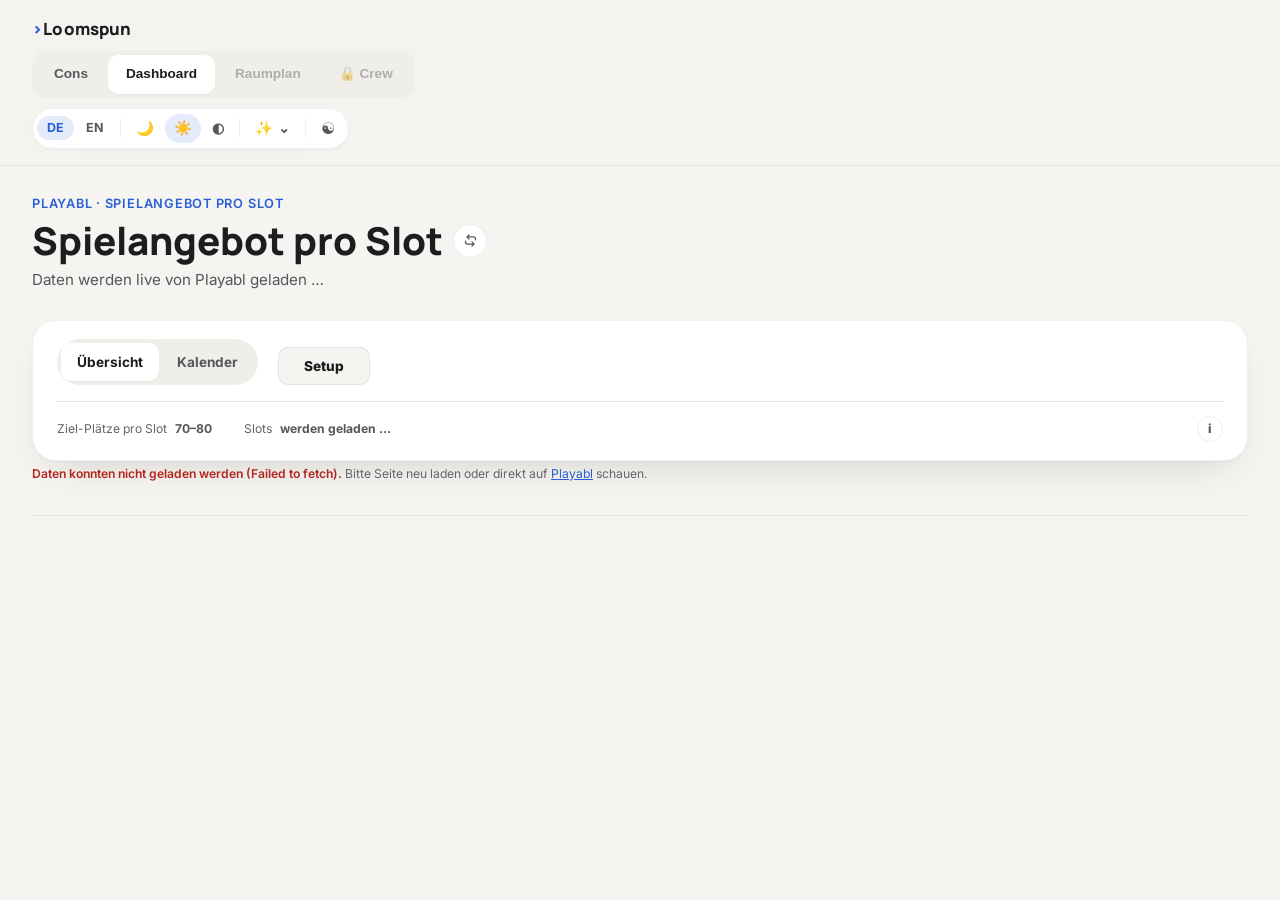
==== dashboard/index.html @ 2cc730e3 "Initialize Loomspun unified app" ====
<!DOCTYPE html>
<html lang="de">
<head>
<meta charset="utf-8">
<meta name="viewport" content="width=device-width, initial-scale=1">
<link rel="icon" href="../favicon.svg?v=20260728-4" type="image/svg+xml">
<title>Loomspun · Dashboard</title>
<script src="theme-bootstrap.js?v=20260818-1"></script>
<link rel="preconnect" href="https://fonts.googleapis.com">
<link href="https://fonts.googleapis.com/css2?family=Syne:wght@500;600;700&family=Instrument+Sans:wght@400;500;600;700&family=Manrope:wght@500;700;800&family=Inter:wght@400;500;600;700&family=Jost:wght@400;500;600;700&family=Paytone+One&family=Open+Sans:wght@400;600;700&family=Share+Tech+Mono&family=Orbitron:wght@700;900&family=Shippori+Mincho:wght@500;700&family=Space+Grotesk:wght@600;700&family=Nunito:wght@400;600;700&family=Bangers&family=Poppins:wght@400;600;700&family=Wire+One&display=swap" rel="stylesheet">
<link rel="stylesheet" href="dashboard.css?v=20260818-1">
<link rel="stylesheet" href="../loomspun-shell.css?v=20260818-1">
</head>
<body class="dashboard-page">
<a class="skip-link" href="#main">Zum Inhalt springen</a>
<div class="wrap">
  <header class="app-header" aria-label="Kopfzeile">
    <div class="header-inner">
      <a class="brand" href="../index.html"><span class="brand-eyebrow" aria-hidden="true">&gt; </span>Loomspun<span class="brand-cursor" aria-hidden="true">_</span></a>
      <nav class="page-tabs slot-tabs" id="pageTabs" aria-label="Seite wählen">
        <a href="../index.html" aria-pressed="false">Cons</a>
        <a href="#" aria-pressed="true">Dashboard</a>
        <span aria-disabled="true">Raumplan</span>
        <span aria-disabled="true">🔒 Crew</span>
      </nav>
      <div class="header-right">
        <div id="contrastAidSwitch" class="contrast-aid-slot" hidden></div>
        <div class="controls-group">
          <div class="language-switch" role="group" aria-label="Sprache wählen">
            <button type="button" data-language="de" aria-pressed="true" aria-label="Deutsch">DE</button>
            <button type="button" data-language="en" aria-pressed="false" aria-label="English">EN</button>
          </div>
          <span class="controls-divider" aria-hidden="true"></span>
          <span class="sr-only">Farbschema wählen</span>
          <div id="themeSwitch"></div>
        </div>
      </div>
    </div>
  </header>
  <header class="dashboard-head" aria-label="Dashboard-Kopfzeile">
    <section class="dashboard-hero" aria-labelledby="pageTitle">
      <div class="dashboard-eyebrow">Playabl · Spielangebot pro Slot<span class="brand-cursor" aria-hidden="true">_</span></div>
      <div class="dashboard-title-row">
        <h1 id="pageTitle">Spielangebot pro Slot</h1>
        <button type="button" class="event-switch-button" id="eventSwitchOpen" title="Veranstaltung wechseln" aria-label="Veranstaltung wechseln"><svg viewBox="0 0 24 24" aria-hidden="true"><path d="m7 7 3-3m-3 3 3 3M7 7h9a3 3 0 0 1 3 3v1M17 17l-3 3m3-3-3-3m3 3H8a3 3 0 0 1-3-3v-1"/></svg></button>
      </div>
      <p class="sub" id="pageSub">Daten werden live von Playabl geladen …</p>
      <p id="rsvpBanner" class="banner" role="status" hidden></p>
    </section>
  </header>

  <main id="main">
    <nav class="controls" aria-label="Ansicht, Event und Ziel wählen">
      <div class="controls-primary">
        <div class="tabs" role="group" aria-label="Ansicht">
          <button id="tabOverview" type="button" aria-pressed="true">Übersicht</button>
          <button id="tabCalendar" type="button" aria-pressed="false">Kalender</button>
        </div>
        <button id="slotConfigOpen" class="setup-button dashboard-action-button" type="button">Setup</button>
      </div>
      <div class="controls-settings" aria-label="Aktive Einstellungen">
        <div class="setting-summary">
          <span class="setting-summary-label">Ziel-Plätze pro Slot</span>
          <span class="setting-summary-value" id="targetSummary">70–80</span>
          <span class="setting-source" id="targetSourceSummary"></span>
        </div>
        <div class="setting-summary">
          <span class="setting-summary-label">Slots</span>
          <span class="setting-summary-value" id="slotsSummary">werden geladen …</span>
          <span class="setting-source" id="slotsSourceSummary"></span>
        </div>
        <button class="settings-info-button" id="settingsInfoOpen" type="button" aria-label="Informationen zu Zielplätzen, Slots und Teilnehmendenplanung">i</button>
      </div>
    </nav>
    <p id="status" role="status" aria-live="polite">Lade Daten von Playabl …</p>
    <div id="app"></div>
    <section id="calView" hidden aria-label="Kalender-Ansicht"></section>
  </main>
  <div class="foot" id="credits" style="display:flex;flex-wrap:wrap;gap:8px 16px;margin-top:32px;padding-top:12px;border-top:1px solid var(--grid)"></div>
</div>
<div id="tooltip" aria-hidden="true"></div>
<img class="solarpunk-airship" src="https://commons.wikimedia.org/wiki/Special:FilePath/Airship-Zeppelin-LZ-127.svg" alt="" aria-hidden="true">
<dialog id="eventSwitchDlg" aria-labelledby="eventSwitchTitle">
  <div class="slot-config-form">
    <div class="slot-config-header">
      <div><h2 id="eventSwitchTitle">Veranstaltung wechseln</h2><p>Wähle eine öffentliche Veranstaltung aus Playabl.</p></div>
      <button class="slot-config-close" id="eventSwitchClose" type="button" aria-label="Dialog schließen">×</button>
    </div>
    <div class="slot-config-body event-switch-fields">
      <label class="field" for="communitySelect"><span>Community</span><select id="communitySelect"><option value="">– lädt –</option></select></label>
      <label class="field" for="eventSelect"><span>Veranstaltung</span><select id="eventSelect"><option value="">– lädt –</option></select></label>
    </div>
  </div>
</dialog>
<dialog id="slotConfigDlg" aria-labelledby="slotConfigTitle" aria-describedby="slotConfigIntro">
  <form method="dialog" class="slot-config-form">
    <div class="slot-config-header">
      <div>
        <h2 id="slotConfigTitle">Dashboard-Setup</h2>
        <p id="slotConfigIntro">Passe Zielkorridor, Sonderformat-Zählung und Zeitfenster für dieses Event an. Die Einstellungen bleiben lokal in diesem Browser.</p>
      </div>
      <button id="slotConfigClose" class="slot-config-close" value="cancel" formnovalidate aria-label="Dialog schließen">×</button>
    </div>
    <div class="slot-config-body">
      <section class="setup-target" aria-labelledby="setupTargetTitle">
        <h3 id="setupTargetTitle">Ziel-Plätze pro Slot</h3>
        <p id="targetEstimateNote">Der Zielkorridor wird in den Kennzahlen und Auswertungen verwendet.</p>
        <div class="setup-target-fields">
          <label for="zielMin"><span id="targetMinLabel">Von</span><input id="zielMin" type="number" min="1" max="999" aria-label="Ziel von"></label>
          <span class="setup-target-separator" aria-hidden="true">–</span>
          <label for="zielMax"><span id="targetMaxLabel">Bis</span><input id="zielMax" type="number" min="1" max="999" aria-label="Ziel bis"></label>
        </div>
        <button type="button" id="targetConfigReset" class="target-reset">Ziel neu ermitteln</button>
        <label class="setup-special-toggle" for="includeSpecialFormats">
          <input id="includeSpecialFormats" type="checkbox">
          <span><strong id="includeSpecialFormatsLabel">Sonderformate mitzählen</strong><small id="includeSpecialFormatsHint">Bezieht sie lokal in Platz-, Frei- und Bedarfszahlen ein.</small></span>
        </label>
      </section>
      <section class="setup-personal" aria-labelledby="setupPersonalTitle">
        <h3 id="setupPersonalTitle">Mein Kalender</h3>
        <p id="setupPersonalStatus">Noch keine Zuordnung gespeichert. Du kannst sie im Kalender über „Meine Spiele“ festlegen.</p>
        <div class="setup-personal-actions">
          <button type="button" id="personalCalendarSetupChange" class="target-reset">Zuordnung festlegen</button>
          <button type="button" id="personalCalendarReset" class="target-reset" hidden>Zuordnung zurücksetzen</button>
        </div>
      </section>
      <h3 id="setupSlotsTitle" class="setup-slots-title">Slot-Zeiten</h3>
      <div id="slotConfigRows"></div>
    </div>
    <div class="slot-config-actions">
      <button type="button" id="slotConfigAdd">+ Slot hinzufügen</button>
      <span class="action-spacer"></span>
      <button type="button" id="slotConfigReset" class="secondary-action">Slots neu ermitteln</button>
      <button id="slotConfigCancel" value="cancel" formnovalidate class="secondary-action">Abbrechen</button>
      <button type="button" id="slotConfigSave" class="primary-action">Setup speichern</button>
    </div>
  </form>
</dialog>
<dialog id="personalCalendarDlg" class="personal-calendar-dialog" aria-labelledby="personalCalendarTitle" aria-describedby="personalCalendarIntro">
  <form class="slot-config-form" id="personalCalendarForm">
    <div class="slot-config-header">
      <div>
        <h2 id="personalCalendarTitle">Mein Kalender</h2>
        <p id="personalCalendarIntro">Hinterlege deinen Playabl-Namen oder deine E-Mail-Adresse, um eigene Angebote, bestätigte Anmeldungen und Wartelistenplätze zu sehen.</p>
      </div>
      <button class="slot-config-close" id="personalCalendarClose" type="button" aria-label="Dialog schließen">×</button>
    </div>
    <div class="slot-config-body personal-calendar-body">
      <label class="personal-calendar-field" for="personalCalendarIdentity">
        <span id="personalCalendarIdentityLabel">Playabl-Name oder E-Mail-Adresse</span>
        <input id="personalCalendarIdentity" name="identity" type="text" autocomplete="username" autocapitalize="none" spellcheck="false" required>
      </label>
      <p class="personal-calendar-message" id="personalCalendarMessage" role="status" aria-live="polite"></p>
      <p class="personal-calendar-privacy" id="personalCalendarPrivacy">Die E-Mail-Adresse wird nicht gespeichert. Lokal bleiben nur Profil-ID und Playabl-Name; auf Playabl wird nichts verändert.</p>
    </div>
    <div class="slot-config-actions">
      <span class="action-spacer"></span>
      <button type="button" id="personalCalendarCancel" class="secondary-action">Abbrechen</button>
      <button type="submit" id="personalCalendarSave" class="primary-action">Meine Spiele anzeigen</button>
    </div>
  </form>
</dialog>
<dialog id="settingsInfoDlg" aria-labelledby="settingsInfoTitle">
  <div class="slot-config-form">
    <div class="slot-config-header">
      <div>
        <h2 id="settingsInfoTitle">Wie funktionieren Zielplätze, Slots und Teilnehmendenplanung?</h2>
        <p id="settingsInfoIntro">Hintergrund zur Auswertung, automatischen Erkennung, Teilnehmendenplanung und lokalen Konfiguration.</p>
      </div>
      <button class="slot-config-close" id="settingsInfoClose" type="button" aria-label="Informationen schließen">×</button>
    </div>
    <div class="settings-info-content">
      <section>
        <h3 id="settingsInfoTargetTitle">Ziel-Plätze pro Slot</h3>
        <p id="settingsInfoTargetText">Der Zielkorridor beschreibt, wie viele Personen in jedem Zeitfenster durch angebotene Runden untergebracht werden sollen. Das Dashboard vergleicht die aktuell angebotenen Spielplätze mit diesem Korridor und zeigt, in welchen Slots weitere Runden gebraucht werden.</p>
        <p class="settings-info-note" id="settingsInfoCountText"><strong>Gezählt werden Spielplätze plus anbietende Person</strong> pro Session. Sonderformate sind standardmäßig ausgenommen und können im Setup lokal wieder einbezogen werden.</p>
      </section>
      <section>
        <h3 id="settingsInfoSourcesTitle">Woher kommen die Slots?</h3>
        <ol>
          <li id="settingsInfoSourceManual"><strong>Manuelle Einstellung:</strong> Eine im Setup gespeicherte Konfiguration hat immer Vorrang.</li>
          <li id="settingsInfoSourcePlan"><strong>Loomspun-Raumplan:</strong> Ist das Event mit einer Raumplanung verbunden, werden deren Zeitfenster übernommen.</li>
          <li id="settingsInfoSourceAuto"><strong>Automatische Erkennung:</strong> Ohne diese Quellen untersucht das Dashboard beim ersten Laden die Startzeiten aller Sessions.</li>
          <li id="settingsInfoSourceFallback"><strong>Fallback:</strong> Reichen die Daten für eine verlässliche Schätzung nicht aus, gilt Vormittag 0–14 Uhr und Nachmittag 14–24 Uhr.</li>
        </ol>
      </section>
      <section>
        <h3 id="settingsInfoDetectionTitle">Wie funktioniert die automatische Erkennung?</h3>
        <p id="settingsInfoDetectionText">Nahe beieinanderliegende Startzeiten werden zu Gruppen zusammengefasst. Eine größere zeitliche Lücke deutet auf einen neuen Slot hin. Aus der Lage dieser Gruppen entstehen Bezeichnungen wie Vormittag, Nachmittag oder Abend sowie passende Grenzen zwischen den Zeitfenstern.</p>
        <p id="settingsInfoDetectionStable">Die Schätzung wird nur einmal angelegt. Danach bleibt sie stabil, auch wenn später neue Sessions dazukommen. Im Setup kann sie jederzeit geprüft und korrigiert werden.</p>
      </section>
      <section>
        <h3 id="settingsInfoParticipationTitle">Wie wird die Teilnehmendenplanung berechnet?</h3>
        <p id="settingsInfoParticipationText">Sobald die Anmeldung geöffnet ist, wertet das Dashboard alle Personen mit Event-Freischaltung aus. Als sicher eingeplant gilt, wer innerhalb der Spielplatz-Kapazität einer RSVP-Liste liegt oder selbst eine Session anbietet. Eine Warteliste zählt nicht als sicher. „Vollständig verplant“ bedeutet, in jedem erkannten Programmslot bestätigt oder selbst anbietend zu sein; Sonderformate zählen dabei als persönliche Termine.</p>
        <p class="settings-info-note" id="settingsInfoParticipationPrivacy">Öffentlich erscheinen ausschließlich zusammengefasste Zahlen, niemals Namen oder Kontaktdaten. Da Playabl keine individuellen Anwesenheitstage liefert, nimmt die Vollplanungsquote an, dass alle Event-Freigeschalteten grundsätzlich in allen Slots teilnehmen könnten.</p>
      </section>
      <section>
        <h3 id="settingsInfoStorageTitle">Speicherung und erneute Ermittlung</h3>
        <p id="settingsInfoStorageText">Manuell eingestellte oder automatisch erkannte Slots werden nur lokal in diesem Browser gespeichert. Sie verändern weder Playabl noch die Con-Raumplanung. <strong>„Slots neu ermitteln“</strong> entfernt die lokale Slot-Konfiguration und führt die Quellenlogik erneut aus: Raumplanung, automatische Erkennung und zuletzt der Standard-Fallback. Der Zielkorridor bleibt dabei unverändert.</p>
      </section>
    </div>
  </div>
</dialog>
<dialog id="wordContextDlg" aria-labelledby="wordContextTitle">
  <div class="slot-config-form">
    <div class="slot-config-header">
      <div>
        <h2 id="wordContextTitle">Kontext</h2>
        <p id="wordContextIntro">Zufällige Ausschnitte aus Rundenbeschreibungen.</p>
      </div>
      <button class="slot-config-close" id="wordContextClose" type="button" aria-label="Kontext schließen">×</button>
    </div>
    <div class="word-context-content">
      <p class="word-context-meta" id="wordContextMeta"></p>
      <div class="word-context-list" id="wordContextList"></div>
    </div>
    <div class="word-context-actions">
      <button type="button" id="wordContextRefresh">Andere Ausschnitte</button>
    </div>
  </div>
</dialog>
<dialog id="sectionInfoDlg" aria-labelledby="sectionInfoTitle" aria-describedby="sectionInfoIntro">
  <div class="slot-config-form">
    <div class="slot-config-header">
      <div>
        <h2 id="sectionInfoTitle">Information</h2>
        <p id="sectionInfoIntro"></p>
      </div>
      <button class="slot-config-close" id="sectionInfoClose" type="button" aria-label="Information schließen">×</button>
    </div>
    <div class="settings-info-content" id="sectionInfoContent"></div>
  </div>
</dialog>
<script src="../punk-zine-quotes.js"></script>

<script src="theme.js?v=20260728-3"></script>
<script src="i18n.js?v=20260818-2"></script>
<script src="config.js?v=20260818-1"></script>
<script src="api.js?v=20260731-2"></script>
<script src="calendar-export.js?v=20260816-1"></script>
<script src="dashboard.js?v=20260818-1"></script>
<script src="guided-tour.js?v=20260816-1"></script>
</body>
</html>
---- dashboard/dashboard.css ----
:root { --r-xl: 24px;
    --text-readable-muted: var(--text-secondary);
    --accent-text: var(--accent);
    --good-text: var(--good);
    --warn-text: var(--warn);
  }:root, :root[data-theme="dark"] {
    --text-readable-muted: #a9b0bb;
    --band-edge:      #52514e;
    --series-soft:    #2c4a7a;
  }:root[data-theme="light"] {
    --text-readable-muted: #62656b;
    --band-edge:      #cfccc3;
    --series-soft:    #a9c2ef;
  }:root[data-theme="contrast"] {
    --text-readable-muted: #262626;
    --band-edge:      #000000;
    --series-soft:    #ccccff;
  }

/* Dark Cosmic: a quiet, deep sky with distinct layers instead of one repeated card treatment. */
:root[data-theme="cosmic"] body {
  position:relative;
  isolation:isolate;
  background:
    radial-gradient(ellipse at 76% -12%,color-mix(in srgb,var(--cosmic-nebula-blue) 23%,transparent),transparent 39%),
    radial-gradient(ellipse at 6% 38%,color-mix(in srgb,var(--cosmic-nebula-teal) 18%,transparent),transparent 34%),
    radial-gradient(ellipse at 96% 63%,color-mix(in srgb,var(--cosmic-nebula-rose) 12%,transparent),transparent 32%),
    radial-gradient(ellipse at 28% 108%,color-mix(in srgb,var(--cosmic-nebula-ember) 7%,transparent),transparent 35%),
    linear-gradient(165deg,#010207 0%,#030510 46%,#010207 100%);
  background-repeat:no-repeat;
  animation:cosmic-nebula-orbits 34s ease-in-out infinite alternate;
}
:root[data-theme="cosmic"] body::before,
:root[data-theme="cosmic"] body::after {
  content:"";
  position:fixed;
  z-index:-1;
  pointer-events:none;
}
:root[data-theme="cosmic"] body::before {
  inset:-42%;
  background:
    radial-gradient(ellipse at 34% 54%,color-mix(in srgb,var(--cosmic-nebula-rose) 15%,transparent) 0 5%,transparent 31%),
    radial-gradient(ellipse at 63% 43%,color-mix(in srgb,var(--cosmic-nebula-blue) 19%,transparent) 0 6%,transparent 34%),
    radial-gradient(ellipse at 73% 61%,color-mix(in srgb,var(--cosmic-nebula-teal) 13%,transparent) 0 4%,transparent 28%),
    radial-gradient(ellipse at 48% 57%,rgba(205,216,255,.11) 0 3%,rgba(87,75,164,.1) 17%,transparent 39%),
    linear-gradient(102deg,transparent 34%,rgba(64,85,147,.04) 41%,rgba(177,191,235,.13) 48%,rgba(138,63,120,.09) 54%,rgba(33,109,118,.06) 59%,transparent 66%);
  filter:blur(42px) saturate(1.18);
  transform:rotate(-17deg) scale(1.06);
  will-change:transform,opacity;
  animation:
    cosmic-milky-way 34s linear infinite alternate,
    cosmic-nebula-breathe 9s ease-in-out infinite alternate;
}
:root[data-theme="cosmic"] body::after {
  inset:-14%;
  opacity:.66;
  background:center/100% 100% no-repeat url("data:image/svg+xml,%3Csvg xmlns='http://www.w3.org/2000/svg' viewBox='0 0 1400 900'%3E%3Cg fill='%23f0f2ff'%3E%3Ccircle cx='37' cy='83' r='1.2'/%3E%3Ccircle cx='181' cy='31' r='.8'/%3E%3Ccircle cx='298' cy='147' r='1.5'/%3E%3Ccircle cx='463' cy='68' r='.7'/%3E%3Ccircle cx='617' cy='192' r='1'/%3E%3Ccircle cx='811' cy='43' r='1.3'/%3E%3Ccircle cx='967' cy='161' r='.65'/%3E%3Ccircle cx='1179' cy='91' r='1.1'/%3E%3Ccircle cx='1361' cy='218' r='.8'/%3E%3Ccircle cx='112' cy='329' r='.7'/%3E%3Ccircle cx='349' cy='287' r='1.25'/%3E%3Ccircle cx='538' cy='401' r='.8'/%3E%3Ccircle cx='731' cy='311' r='1.6'/%3E%3Ccircle cx='904' cy='438' r='.7'/%3E%3Ccircle cx='1083' cy='296' r='1.15'/%3E%3Ccircle cx='1297' cy='397' r='.75'/%3E%3Ccircle cx='59' cy='573' r='1.35'/%3E%3Ccircle cx='247' cy='493' r='.7'/%3E%3Ccircle cx='421' cy='642' r='1'/%3E%3Ccircle cx='684' cy='526' r='.65'/%3E%3Ccircle cx='849' cy='681' r='1.4'/%3E%3Ccircle cx='1017' cy='557' r='.75'/%3E%3Ccircle cx='1244' cy='634' r='1.1'/%3E%3Ccircle cx='1379' cy='519' r='.65'/%3E%3Ccircle cx='151' cy='812' r='.8'/%3E%3Ccircle cx='376' cy='739' r='1.2'/%3E%3Ccircle cx='593' cy='857' r='.7'/%3E%3Ccircle cx='776' cy='763' r='1.1'/%3E%3Ccircle cx='996' cy='839' r='.8'/%3E%3Ccircle cx='1191' cy='748' r='1.35'/%3E%3Ccircle cx='1342' cy='866' r='.7'/%3E%3C/g%3E%3Cg fill='%2397b7ff' opacity='.72'%3E%3Ccircle cx='226' cy='219' r='1.1'/%3E%3Ccircle cx='572' cy='103' r='1.4'/%3E%3Ccircle cx='876' cy='247' r='.9'/%3E%3Ccircle cx='1221' cy='331' r='1.3'/%3E%3Ccircle cx='318' cy='568' r='1.2'/%3E%3Ccircle cx='756' cy='617' r='.9'/%3E%3Ccircle cx='1108' cy='714' r='1.45'/%3E%3C/g%3E%3Cg fill='%23d9b876' opacity='.58'%3E%3Ccircle cx='91' cy='191' r='.9'/%3E%3Ccircle cx='657' cy='367' r='1.1'/%3E%3Ccircle cx='1322' cy='111' r='.8'/%3E%3Ccircle cx='489' cy='798' r='1.25'/%3E%3C/g%3E%3C/svg%3E");
  will-change:transform,opacity;
  animation:
    cosmic-star-drift 72s ease-in-out infinite alternate,
    cosmic-star-pulse 7s ease-in-out infinite alternate;
}
@keyframes cosmic-milky-way {
  from { transform:translate3d(-4%,-2%,0) rotate(-19deg) scale(1.04); }
  to { transform:translate3d(5%,3%,0) rotate(-13deg) scale(1.12); }
}
@keyframes cosmic-star-drift {
  from { transform:translate3d(-2.4%,-1.2%,0) scale(1.015) rotate(-.18deg); }
  to { transform:translate3d(2.8%,1.7%,0) scale(1.045) rotate(.2deg); }
}
@keyframes cosmic-nebula-breathe {
  from { opacity:.62; }
  to { opacity:1; }
}
@keyframes cosmic-star-pulse {
  from { opacity:.48; filter:brightness(.86); }
  to { opacity:.78; filter:brightness(1.18); }
}
@keyframes cosmic-nebula-orbits {
  from {
    background-position:86% -12%, -12% 31%, 112% 72%, 18% 108%, center;
    background-size:74% 66%, 61% 72%, 69% 62%, 54% 49%, auto;
  }
  to {
    background-position:68% 3%, 7% 48%, 87% 51%, 37% 88%, center;
    background-size:82% 73%, 68% 65%, 76% 70%, 61% 57%, auto;
  }
}
:root[data-theme="cosmic"] body:has(#calView:not([hidden])) {
  background:
    radial-gradient(ellipse at 18% -8%,color-mix(in srgb,var(--cosmic-nebula-rose) 18%,transparent),transparent 36%),
    radial-gradient(ellipse at 92% 32%,color-mix(in srgb,var(--cosmic-nebula-teal) 18%,transparent),transparent 34%),
    radial-gradient(ellipse at 58% 110%,color-mix(in srgb,var(--cosmic-nebula-blue) 19%,transparent),transparent 40%),
    radial-gradient(ellipse at 12% 84%,color-mix(in srgb,var(--cosmic-nebula-ember) 7%,transparent),transparent 34%),
    linear-gradient(154deg,#010207 0%,#040411 48%,#010207 100%);
  background-repeat:no-repeat;
  animation-direction:alternate-reverse;
  animation-duration:39s;
}
:root[data-theme="cosmic"] body:has(#calView:not([hidden]))::before {
  background:
    radial-gradient(ellipse at 67% 44%,color-mix(in srgb,var(--cosmic-nebula-rose) 16%,transparent) 0 5%,transparent 31%),
    radial-gradient(ellipse at 38% 57%,color-mix(in srgb,var(--cosmic-nebula-blue) 19%,transparent) 0 6%,transparent 34%),
    radial-gradient(ellipse at 25% 42%,color-mix(in srgb,var(--cosmic-nebula-teal) 14%,transparent) 0 4%,transparent 28%),
    linear-gradient(78deg,transparent 34%,rgba(33,109,118,.06) 41%,rgba(177,191,235,.12) 49%,rgba(138,63,120,.1) 56%,transparent 66%);
  animation:
    cosmic-calendar-nebula 31s linear infinite alternate,
    cosmic-nebula-breathe 8s ease-in-out infinite alternate;
}
:root[data-theme="cosmic"] body:has(#calView:not([hidden]))::after {
  animation-direction:alternate-reverse,alternate;
  animation-duration:84s,8s;
}
@keyframes cosmic-calendar-nebula {
  from { transform:translate3d(-4%,3%,0) rotate(10deg) scale(1.04); }
  to { transform:translate3d(5%,-3%,0) rotate(18deg) scale(1.12); }
}
:root[data-theme="cosmic"] .dashboard-head {
  position:relative;
  isolation:isolate;
}
:root[data-theme="cosmic"] .dashboard-head::after {
  content:"";
  position:absolute;
  z-index:-1;
  top:-6px;
  right:clamp(18px,5vw,70px);
  width:clamp(150px,21vw,285px);
  height:100px;
  opacity:.54;
  background:center/contain no-repeat url("data:image/svg+xml,%3Csvg xmlns='http://www.w3.org/2000/svg' viewBox='0 0 300 110'%3E%3Cg fill='none' stroke='%2397b7ff' stroke-opacity='.34' stroke-width='1'%3E%3Cpath d='M18 72 76 29 134 66 202 22 276 58'/%3E%3Cpath d='M134 66 165 94' stroke-opacity='.18'/%3E%3C/g%3E%3Cg fill='%23eef2ff'%3E%3Ccircle cx='18' cy='72' r='2'/%3E%3Ccircle cx='76' cy='29' r='2.7' fill='%2397b7ff'/%3E%3Ccircle cx='134' cy='66' r='1.8'/%3E%3Ccircle cx='202' cy='22' r='2.4' fill='%23d9b876'/%3E%3Ccircle cx='276' cy='58' r='1.7'/%3E%3Ccircle cx='165' cy='94' r='1.2' fill='%2397b7ff'/%3E%3C/g%3E%3C/svg%3E");
  filter:drop-shadow(0 0 7px rgba(151,183,255,.34));
  transform:rotate(-7deg);
}
:root[data-theme="cosmic"] body:has(#calView:not([hidden])) .dashboard-head::after {
  top:-12px;
  right:clamp(22px,7vw,96px);
  height:118px;
  background-image:url("data:image/svg+xml,%3Csvg xmlns='http://www.w3.org/2000/svg' viewBox='0 0 300 120'%3E%3Cg fill='none' stroke='%2397b7ff' stroke-opacity='.34' stroke-width='1'%3E%3Cpath d='M32 26 118 58 204 43 272 91'/%3E%3Cpath d='M118 58 147 12M118 58 91 108'/%3E%3C/g%3E%3Cg fill='%23eef2ff'%3E%3Ccircle cx='32' cy='26' r='1.8'/%3E%3Ccircle cx='118' cy='58' r='3' fill='%2397b7ff'/%3E%3Ccircle cx='204' cy='43' r='1.6'/%3E%3Ccircle cx='272' cy='91' r='2.2' fill='%23d9b876'/%3E%3Ccircle cx='147' cy='12' r='1.4'/%3E%3Ccircle cx='91' cy='108' r='1.7' fill='%2397b7ff'/%3E%3C/g%3E%3C/svg%3E");
  transform:rotate(5deg);
}
:root[data-theme="cosmic"] .dashboard-hero h1,
:root[data-theme="cosmic"] .card h2,
:root[data-theme="cosmic"] .card h3,
:root[data-theme="cosmic"] .kpi .v,
:root[data-theme="cosmic"] .fact .v,
:root[data-theme="cosmic"] .cal-day > h2 {
  font-family:var(--font-display);
  font-weight:500;
}
:root[data-theme="cosmic"] .dashboard-hero h1 {
  max-width:13ch;
  font-size:clamp(3.05rem,6vw,5.8rem);
  line-height:.92;
  letter-spacing:-.045em;
  text-wrap:balance;
  text-shadow:0 10px 42px rgba(85,106,187,.24);
}
:root[data-theme="cosmic"] .dashboard-hero .sub {
  color:var(--text-secondary);
  letter-spacing:.018em;
}
:root[data-theme="cosmic"] .card,
:root[data-theme="cosmic"] .kpi,
:root[data-theme="cosmic"] .cal-card,
:root[data-theme="cosmic"] .calendar-filters {
  border-color:rgba(157,177,232,.15);
  background:linear-gradient(145deg,rgba(13,17,32,.94),rgba(5,7,15,.97));
  box-shadow:var(--shadow-card);
  backdrop-filter:blur(9px);
}
:root[data-theme="cosmic"] .controls,
:root[data-theme="cosmic"] .card,
:root[data-theme="cosmic"] .kpi,
:root[data-theme="cosmic"] .calendar-filters,
:root[data-theme="cosmic"] .calendar-empty {
  border-radius:16px;
}
:root[data-theme="cosmic"] .fact,
:root[data-theme="cosmic"] .cal-card,
:root[data-theme="cosmic"] .calendar-bento .cal-col {
  border-radius:10px;
}
:root[data-theme="cosmic"] .bento-hero {
  position:relative;
  isolation:isolate;
  overflow:hidden;
  border-color:rgba(151,183,255,.27);
  background:
    radial-gradient(ellipse at 82% 18%,color-mix(in srgb,var(--cosmic-nebula-blue) 30%,transparent),transparent 38%),
    radial-gradient(ellipse at 16% 88%,color-mix(in srgb,var(--cosmic-nebula-teal) 24%,transparent),transparent 42%),
    radial-gradient(ellipse at 64% 112%,color-mix(in srgb,var(--cosmic-nebula-rose) 15%,transparent),transparent 38%),
    linear-gradient(145deg,#0a1022 0%,#050711 62%,#020309 100%);
}
:root[data-theme="cosmic"] .bento-hero::after {
  content:"";
  position:absolute;
  z-index:-1;
  inset:0;
  background:
    linear-gradient(112deg,transparent 0 52%,rgba(151,183,255,.055) 52.3% 52.7%,transparent 53%),
    radial-gradient(circle at 76% 31%,rgba(238,242,255,.8) 0 1.5px,transparent 2.4px),
    radial-gradient(circle at 89% 63%,rgba(151,183,255,.72) 0 1px,transparent 2px);
}
:root[data-theme="cosmic"] .bento-kpis .kpi:nth-child(4n+1) {
  border-top-color:rgba(151,183,255,.45);
  background:linear-gradient(155deg,rgba(21,30,59,.96),rgba(5,7,15,.98) 72%);
}
:root[data-theme="cosmic"] .bento-kpis .kpi:nth-child(4n+2) {
  border-top-color:rgba(217,184,118,.42);
  background:
    radial-gradient(circle at 86% 12%,rgba(217,184,118,.12),transparent 32%),
    linear-gradient(155deg,rgba(12,14,25,.96),rgba(4,5,12,.98));
}
:root[data-theme="cosmic"] .bento-kpis .kpi:nth-child(4n+3) {
  border-top-color:rgba(100,207,202,.38);
  background:linear-gradient(135deg,rgba(12,30,38,.82),rgba(5,7,15,.98) 70%);
}
:root[data-theme="cosmic"] .bento-kpis .kpi:nth-child(4n) {
  background:#03040a;
}
:root[data-theme="cosmic"] .kpi .v,
:root[data-theme="cosmic"] .fact .v {
  color:var(--text-primary);
  font-size:clamp(2rem,3.4vw,3.65rem);
  line-height:.9;
}
:root[data-theme="cosmic"] .bento-grid > .card:nth-of-type(3n+1) {
  background:
    radial-gradient(ellipse at 100% 0,rgba(119,105,201,.13),transparent 45%),
    linear-gradient(145deg,rgba(12,15,29,.96),rgba(4,6,13,.98));
}
:root[data-theme="cosmic"] .bento-grid > .card:nth-of-type(3n+2) {
  background:
    radial-gradient(ellipse at 0 100%,rgba(38,103,122,.12),transparent 44%),
    linear-gradient(155deg,rgba(8,12,23,.97),rgba(3,4,10,.99));
}
:root[data-theme="cosmic"] .seg {
  filter:saturate(.78);
  box-shadow:inset 0 1px 0 rgba(255,255,255,.13);
}
:root[data-theme="cosmic"] #funCard {
  background:
    radial-gradient(ellipse at 21% -8%,color-mix(in srgb,var(--cosmic-nebula-rose) 15%,transparent),transparent 31%),
    radial-gradient(ellipse at 76% 2%,rgba(151,183,255,.14),transparent 35%),
    linear-gradient(180deg,rgba(9,13,27,.96),rgba(2,3,9,.99));
}
:root[data-theme="cosmic"] .fact {
  border-color:rgba(157,177,232,.12);
  background:rgba(3,5,12,.7);
}
:root[data-theme="cosmic"] .fact:nth-child(3n+2) {
  background:linear-gradient(155deg,rgba(21,18,40,.76),rgba(3,5,12,.82));
}
:root[data-theme="cosmic"] .fact:nth-child(3n) {
  background:linear-gradient(155deg,rgba(10,28,35,.66),rgba(3,5,12,.82));
}
:root[data-theme="cosmic"] #cloud {
  border:1px solid rgba(151,183,255,.13);
  background:
    radial-gradient(ellipse at 50% 55%,rgba(119,105,201,.12),transparent 58%),
    rgba(2,3,9,.78);
}
:root[data-theme="cosmic"] .cal-day:nth-child(3n+1) .cal-col {
  background:linear-gradient(180deg,rgba(16,22,43,.88),rgba(4,6,13,.94));
}
:root[data-theme="cosmic"] .cal-day:nth-child(3n+2) .cal-col {
  background:linear-gradient(180deg,rgba(21,17,38,.82),rgba(4,6,13,.94));
}
:root[data-theme="cosmic"] .cal-day:nth-child(3n) .cal-col {
  background:linear-gradient(180deg,rgba(8,25,31,.78),rgba(4,6,13,.94));
}
:root[data-theme="cosmic"] input,
:root[data-theme="cosmic"] select,
:root[data-theme="cosmic"] button,
:root[data-theme="cosmic"] .inline-select {
  border-color:rgba(157,177,232,.2);
}
@media (hover:hover) and (prefers-reduced-motion:no-preference) {
  :root[data-theme="cosmic"] .card,
  :root[data-theme="cosmic"] .kpi,
  :root[data-theme="cosmic"] .cal-card {
    transition:
      transform .32s ease,
      border-color .4s ease,
      box-shadow .5s ease-out;
  }
  :root[data-theme="cosmic"] .card:hover,
  :root[data-theme="cosmic"] .kpi:hover,
  :root[data-theme="cosmic"] .cal-card:hover {
    transform:translateY(-3px);
    border-color:rgba(151,183,255,.34);
    box-shadow:
      inset 0 0 0 1px rgba(205,216,255,.12),
      0 0 27px -8px rgba(82,105,189,.4),
      0 0 44px -20px rgba(138,63,120,.34),
      0 32px 72px -36px rgba(40,57,124,.6);
    transition-duration:.18s,.18s,.22s;
  }
}
:root[data-zen][data-theme="cosmic"] body::before,
:root[data-zen][data-theme="cosmic"] body::after {
  animation:none !important;
}
:root[data-zen][data-theme="cosmic"] .card:hover,
:root[data-zen][data-theme="cosmic"] .kpi:hover,
:root[data-zen][data-theme="cosmic"] .cal-card:hover {
  transform:none !important;
}
@media (max-width:720px) {
  :root[data-theme="cosmic"] body,
  :root[data-theme="cosmic"] body:has(#calView:not([hidden])) {
    animation:none;
  }
  :root[data-theme="cosmic"] body::before,
  :root[data-theme="cosmic"] body:has(#calView:not([hidden]))::before {
    inset:-18vmax;
    opacity:.82;
    filter:none;
    backface-visibility:hidden;
    animation:cosmic-mobile-nebula 52s ease-in-out infinite alternate;
  }
  :root[data-theme="cosmic"] body::after,
  :root[data-theme="cosmic"] body:has(#calView:not([hidden]))::after {
    inset:-8vmax;
    opacity:.62;
    filter:none;
    background-size:cover;
    backface-visibility:hidden;
    animation:cosmic-mobile-stars 96s linear infinite alternate;
  }
  :root[data-theme="cosmic"] .card,
  :root[data-theme="cosmic"] .kpi,
  :root[data-theme="cosmic"] .cal-card,
  :root[data-theme="cosmic"] .calendar-filters {
    -webkit-backdrop-filter:none;
    backdrop-filter:none;
  }
  :root[data-theme="cosmic"] .dashboard-head::after {
    top:0;
    right:5px;
    width:138px;
    opacity:.32;
  }
  :root[data-theme="cosmic"] .dashboard-hero h1 {
    max-width:11ch;
    font-size:clamp(2.8rem,15vw,4.7rem);
  }
}
@keyframes cosmic-mobile-nebula {
  from { transform:translate3d(-1.5%,-1%,0) rotate(-17deg) scale(1.03); }
  to { transform:translate3d(1.8%,1.2%,0) rotate(-14deg) scale(1.07); }
}
@keyframes cosmic-mobile-stars {
  from { transform:translate3d(-1%,-.5%,0) scale(1.01); }
  to { transform:translate3d(1.2%,.8%,0) scale(1.025); }
}
  :root[data-theme="contrast"] .seg { border: 1px solid var(--text-primary); }:root[data-theme="colorful"] {
    --text-readable-muted: #625a82;
    --band-edge:      #b8a8dc;
    --series-soft:    #d3c2f5;
    --good-text: #0b6b32;
    --warn-text: #b91c1c;
  }:root[data-theme="terminal"] {
    --text-readable-muted: #3fcf74;
    --band-edge:      #2a8a4e;
    --series-soft:    #1a5c34;
    --shadow-card: 0 0 0 1px rgba(80,255,140,.12), 0 0 18px -6px rgba(70,255,140,.35);
  }
  :root[data-theme="terminal"] body {
    background-image: repeating-linear-gradient(180deg,
      rgba(80,255,140,0.035) 0px, rgba(80,255,140,0.035) 1px, transparent 1px, transparent 3px);
  }
  :root[data-theme="terminal"] .card, :root[data-theme="terminal"] .cal-card {
    box-shadow: 0 0 0 3px var(--page), 0 0 0 4px var(--border), var(--shadow-card);
  }
  :root[data-theme="terminal"] ::selection { background: var(--accent); color: var(--accent-ink); }
  @media (prefers-reduced-motion: no-preference) {
    :root[data-theme="terminal"] body::after {
      content: ""; position: fixed; inset: 0; pointer-events: none; z-index: 9999;
      background: linear-gradient(180deg, transparent 0%, rgba(80,255,140,0.05) 50%, transparent 100%);
      background-size: 100% 220px;
      animation: rp-scan-sweep 9s linear infinite;
    }
    @keyframes rp-scan-sweep { from { background-position: 0 -220px; } to { background-position: 0 100vh; } }
  }:root[data-theme="cyberpunk"] {
    --text-readable-muted: #a78bd0;
    --band-edge:      #7a5ca3;
    --series-soft:    #472a63;
  }
  :root[data-theme="cyberpunk"] .card, :root[data-theme="cyberpunk"] .cal-card {
    box-shadow: 0 0 0 1px var(--border), var(--shadow-card);
  }
  :root[data-theme="cyberpunk"] ::selection { background: var(--accent); color: var(--accent-ink); }
  :root[data-theme="cyberpunk"] h1 { text-shadow: 0 0 12px color-mix(in srgb, var(--accent) 55%, transparent); }
  @media (prefers-reduced-motion: no-preference) {
    :root[data-theme="cyberpunk"] h1:hover { animation: rp-glitch .38s steps(2, end) 1; }
    @keyframes rp-glitch {
      0%, 100% { text-shadow: 0 0 12px color-mix(in srgb, var(--accent) 55%, transparent); transform: translate(0, 0); }
      20% { text-shadow: -2px 0 rgba(255,47,208,.85), 2px 0 rgba(0,240,255,.85), 0 0 12px color-mix(in srgb, var(--accent) 55%, transparent); transform: translate(-2px, 1px); }
      40% { text-shadow: 2px 0 rgba(255,47,208,.85), -2px 0 rgba(0,240,255,.85), 0 0 12px color-mix(in srgb, var(--accent) 55%, transparent); transform: translate(2px, -1px); }
      60% { text-shadow: -1px 0 rgba(255,47,208,.85), 1px 0 rgba(0,240,255,.85), 0 0 12px color-mix(in srgb, var(--accent) 55%, transparent); transform: translate(1px, 0); }
      80% { text-shadow: 1px 0 rgba(0,240,255,.85), -1px 0 rgba(255,47,208,.85), 0 0 12px color-mix(in srgb, var(--accent) 55%, transparent); transform: translate(-1px, 0); }
    }
  }:root[data-theme="ukiyo"] {
    --text-readable-muted: #6f6658;
    --band-edge:      #d8cbb0;
    --series-soft:    #e0c4c0;
    --warn-text: #75450d;
  }
  :root[data-theme="ukiyo"] .card, :root[data-theme="ukiyo"] .cal-card, :root[data-theme="ukiyo"] .kpi {
    border-width: 1px;
  }
  :root[data-theme="ukiyo"] ::selection { background: var(--accent-soft); color: var(--text-primary); }
  :root[data-theme="ukiyo"] body {
    background-image:
      linear-gradient(color-mix(in srgb, var(--page) 95%, transparent), color-mix(in srgb, var(--page) 95%, transparent)),
      var(--ukiyo-bg, none);
    background-size: cover; background-position: center; background-repeat: no-repeat; background-attachment: fixed;
  }
  * { box-sizing: border-box; margin: 0; padding: 0; }
  [hidden] { display: none !important; }
  body {
    background: var(--page);
    color: var(--text-primary);
    font-family: var(--font-body);
    line-height: 1.5;
    padding: var(--sp-6) var(--sp-4) var(--sp-7);
  }
  .wrap { max-width: 880px; margin: 0 auto; }
  h1 { font-family: var(--font-display); font-size: var(--fs-2xl); font-weight: 700; text-wrap: balance; }
  .sub { color: var(--text-secondary); font-size: var(--fs-sm); margin-top: var(--sp-1); }
  #status { font-size: var(--fs-xs); color: var(--text-readable-muted); margin: var(--sp-2) 0; }
  .sr-only { position: absolute; width: 1px; height: 1px; padding: 0; margin: -1px; overflow: hidden; clip: rect(0 0 0 0); white-space: nowrap; border: 0; }
  .skip-link { position: absolute; left: -9999px; top: 0; background: var(--surface-1); color: var(--text-primary); padding: var(--sp-2) var(--sp-4); border-radius: var(--r-sm); z-index: 20; border: var(--border-w) solid var(--border); }
  .skip-link:focus { left: 8px; top: 8px; }
  a { color: var(--accent-text); }
  a:focus-visible, button:focus-visible, select:focus-visible, input:focus-visible, summary:focus-visible {
    outline: 2px solid var(--accent); outline-offset: 2px; border-radius: 3px;
  }

  @media (prefers-reduced-motion: no-preference) {
    .card, .kpi, .fact, .cal-card, #tooltip, .banner {
      transition:transform .28s cubic-bezier(.34,1.56,.64,1),box-shadow .28s ease;
    }
    .card:hover, .kpi:hover, .fact:hover, .cal-card:hover { transform:translateY(-3px); }
    /* fill-mode würde nach der Animation den Hover-Transform überschreiben. */
    .card, .kpi, .fact, .cal-card { animation:rp-fadein .5s ease-out; }
  }
  @keyframes rp-fadein { from { opacity: 0; transform: translateY(5px); } to { opacity: 1; transform: translateY(0); } }
  @media (prefers-reduced-motion: reduce) {
    * { transition:none !important; animation:none !important; }
    .card:hover, .kpi:hover, .fact:hover, .cal-card:hover, #cloud button:hover { transform:none !important; }
  }

  .banner {
    margin: var(--sp-3) 0; padding: var(--sp-3) var(--sp-4); border-radius: var(--r-md);
    background: var(--band); border: var(--border-w) solid var(--border); font-size: var(--fs-sm);
    box-shadow: var(--shadow-card);
  }
  .banner.open { border-color: var(--good); }

  .controls {
    display: flex; flex-direction: column; gap: 14px;
    margin: var(--sp-4) 0 var(--sp-2); padding: 20px 24px;
    background: var(--surface-1); border: var(--border-w) solid var(--border); border-radius: var(--r-md);
    box-shadow: var(--shadow-card);
  }
  .controls-primary { display:grid; grid-template-columns:auto auto; justify-content:start; gap:18px; align-items:end; }
  .controls-settings { display:flex; flex-wrap:wrap; gap:10px 24px; align-items:center; padding-top:14px; border-top:var(--border-w) solid var(--grid); }
  .setting-summary { display:flex; align-items:center; gap:8px; min-width:0; font-size:var(--fs-xs); }
  .setting-summary-label { color:var(--text-readable-muted); }
  .setting-summary-value { color:var(--text-secondary); font-weight:700; }
  .setting-source { color:var(--text-readable-muted); font-weight:500; }
  .settings-info-button { margin-left:auto; width:26px; height:26px; padding:0 !important; border:var(--border-w) solid var(--border) !important; border-radius:50% !important; background:transparent !important; color:var(--text-secondary) !important; font:800 .78rem/1 var(--font-body) !important; }
  .controls .field { display: flex; flex-direction: column; gap: 3px; }
  .controls label { font-size: var(--fs-xs); color: var(--text-secondary); }
  .controls select, .controls input, .controls button, .dashboard-action-button {
    font: inherit; font-size: var(--fs-sm); color: var(--text-primary);
    background: var(--page); border: var(--border-w) solid var(--baseline); border-radius: var(--r-sm);
    padding: var(--sp-2) var(--sp-3); max-width: 300px;
  }
  .controls button, .dashboard-action-button { cursor: pointer; }
  .setup-button { min-width:92px; font-weight:800 !important; white-space:nowrap; }

  .tabs, .theme-switch { display: flex; gap: 2px; background: var(--band); padding: 3px; border-radius: var(--r-md); }
  .tabs { margin-left: 0; }
  .tabs button, .theme-switch button {
    background: transparent; border: none; border-radius: calc(var(--r-md) - 3px);
    padding: var(--sp-2) var(--sp-3); font-size: var(--fs-xs); font-weight: 700; color: var(--text-secondary);
  }
  .theme-switch button { font-size: 1rem; padding: var(--sp-1) var(--sp-2); }
  .tabs button[aria-pressed="true"], .theme-switch button[aria-pressed="true"] {
    background: var(--surface-1); color: var(--text-primary); box-shadow: var(--shadow-card);
  }

  .kpis { display: flex; flex-wrap: wrap; gap: var(--sp-3); margin: var(--sp-4) 0; }
  .kpi {
    background: var(--surface-1); border: var(--border-w) solid var(--border); border-radius: var(--r-lg);
    padding: var(--sp-3) var(--sp-4); flex: 1 1 150px; min-width: 150px; box-shadow: var(--shadow-card);
  }
  .kpi .v { font-size: var(--fs-xl); font-weight: 800; font-variant-numeric: tabular-nums; }
  .kpi .l { font-size: var(--fs-xs); color: var(--text-secondary); }
  .kpi-button { position:relative; color:var(--text-primary); font:inherit; text-align:left; cursor:pointer; }
  .kpi-button .l, .kpi-button .v { display:block; }
  .expected-value { display:flex; align-items:baseline; white-space:nowrap; }
  .expected-value .approx-mark { margin-right:.12em; font-family:var(--font-body); font-size:.55em; font-weight:700; line-height:1; }
  .expected-value .per-day { margin-left:.04em; font-size:.58em; }
  .card {
    background: var(--surface-1); border: var(--border-w) solid var(--border); border-radius: var(--r-lg);
    padding: var(--sp-5) var(--sp-6); margin-bottom: var(--sp-4); box-shadow: var(--shadow-card);
  }
  .card h2 { font-family: var(--font-display); font-size: var(--fs-md); font-weight: 700; margin-bottom: var(--sp-1); }
  .card h3 { font-size: var(--fs-sm); margin: var(--sp-5) 0 var(--sp-2); text-transform: uppercase; letter-spacing: .04em; color: var(--text-secondary); }
  .card .hint { font-size: var(--fs-xs); color: var(--text-secondary); margin-bottom: var(--sp-4); }

  .chart { position: relative; }
  .row { display: grid; grid-template-columns: 160px 1fr; gap: var(--sp-3); align-items: center; margin: var(--sp-4) 0; }
  .row .lbl { font-size: var(--fs-sm); text-align: right; }
  .row .lbl b { display: block; white-space: nowrap; }
  .row .lbl span { color: var(--text-readable-muted); font-size: var(--fs-xs); display: block; }
  .track { position: relative; height: 34px; }
  .band {
    position: absolute; top: -4px; bottom: -4px;
    background: var(--band);
    border-left: 1px dashed var(--band-edge);
    border-right: 1px dashed var(--band-edge);
  }
  .band-label { position:absolute; inset:0; display:flex; align-items:center; justify-content:center; color:var(--text-readable-muted); font-size:.68rem; font-weight:600; letter-spacing:.02em; white-space:nowrap; }
  .bar { position: absolute; top: 4px; bottom: 4px; left: 0; display: flex; gap: 2px; }
  .seg { background: var(--accent); position: relative; cursor: pointer; overflow: hidden; display: block; }
  .seg .fill { position: absolute; inset: 0; background: var(--series-soft); transform-origin: left; }
  .seg:first-child { border-radius: var(--r-sm) 0 0 var(--r-sm); }
  .seg:last-child { border-radius: 0 var(--r-sm) var(--r-sm) 0; }
  .seg:only-child { border-radius: var(--r-sm); }
  .seg:hover { filter: brightness(1.15); }
  .val { position: absolute; top: 50%; transform: translateY(-50%); font-size:.9rem; font-weight:700; white-space:nowrap; }
  .gap-note { position: absolute; top: 50%; transform: translateY(-50%); font-size: var(--fs-xs); color: var(--text-readable-muted); white-space: nowrap; }
  .ghost { position: absolute; top: 4px; bottom: 4px; border: 1.5px dashed var(--band-edge); border-radius: var(--r-sm); pointer-events: none; }
  .baseline-x { display: grid; grid-template-columns: 160px 1fr; gap: var(--sp-3); margin-top: 4px; }
  .xticks { position: relative; height: 18px; border-top: var(--border-w) solid var(--baseline); }
  .xticks span { position: absolute; top: 2px; transform: translateX(-50%); font-size: var(--fs-xs); color: var(--text-readable-muted); }

  #tooltip {
    position: fixed; z-index: 10; pointer-events: none; display: none;
    background: var(--surface-1); color: var(--text-primary);
    border: var(--border-w) solid var(--border); border-radius: var(--r-md);
    box-shadow: var(--shadow-card), 0 4px 14px rgba(0,0,0,.18);
    padding: var(--sp-2) var(--sp-3); font-size: var(--fs-xs); max-width: 280px;
  }
  #tooltip .t { font-weight: 600; }
  #tooltip .s { color: var(--text-secondary); }

  table { width: 100%; border-collapse: collapse; font-size: var(--fs-sm); font-variant-numeric: tabular-nums; }
  th, td { padding: var(--sp-2) var(--sp-3); text-align: right; border-bottom: var(--border-w) solid var(--grid); }
  th:first-child, td:first-child { text-align: left; }
  th { color: var(--text-secondary); font-weight: 700; font-size: var(--fs-xs); }
  td.need { font-weight: 700; }
  tr.worst td { background: color-mix(in srgb, var(--band) 60%, transparent); }

  details { margin-top: var(--sp-2); }
  summary { cursor: pointer; font-size: var(--fs-sm); font-weight: 700; padding: var(--sp-2) 0; }
  .games td { padding: 4px var(--sp-3); }
  .games td:last-child { text-align: right; color: var(--text-secondary); white-space: nowrap; }
  .games th:nth-child(2), .games td:nth-child(2),
  .games th:nth-child(3), .games td:nth-child(3) { text-align:left; }
  .games .game-system, .games .game-facilitator { color:var(--text-secondary); }

  .free-row, .ws-row {
    display: flex; justify-content: space-between; gap: var(--sp-3); flex-wrap: wrap;
    padding: var(--sp-2) 0; border-bottom: var(--border-w) solid var(--grid); font-size: var(--fs-sm);
  }
  .free-row a, .ws-row a { color: inherit; font-weight: 600; }
  .free-row span, .ws-row span { color: var(--text-secondary); }

  .badge {
    display: inline-flex; align-items: center; gap: 4px; padding: 0 var(--sp-2); border-radius: var(--r-pill);
    font-size: var(--fs-xs); font-weight: 700; background: var(--band); color: var(--text-secondary);
    border: var(--border-w) solid var(--border); white-space: nowrap;
  }
  .badge.frei { color: var(--good-text); border-color: var(--good); background: transparent; }
  .badge.voll { opacity: .8; }
  .special-format-list { display:grid; gap:10px; margin:14px 0 0; padding:0; list-style:none; }
  .special-format-list li { display:grid; gap:3px; padding:12px 14px; border:var(--border-w) solid var(--grid); border-radius:var(--r-md); background:var(--surface-2); }
  .special-format-list a { color:var(--text-primary); font-weight:700; }
  .special-format-list span, .special-format-list small { color:var(--text-secondary); }

  .cal-day { margin-bottom: var(--sp-5); }
  .cal-cols { display: grid; grid-template-columns: 1fr 1fr; gap: var(--sp-4); }
  @media (max-width: 640px) { .cal-cols { grid-template-columns: 1fr; } }
  .cal-col h3 { margin: var(--sp-2) 0; }
  .calendar-filters {
    display:grid; grid-template-columns:minmax(220px,340px) minmax(220px,340px) minmax(0,1fr);
    gap:18px 28px; align-items:end; margin:0 0 var(--sp-5); padding:20px 24px;
    border:var(--border-w) solid var(--chrome-border,var(--border)); border-radius:var(--r-lg);
    background:var(--surface-1); box-shadow:var(--shadow-card);
  }
  .calendar-filter-field { display:flex; min-width:0; flex-direction:column; gap:6px; }
  .calendar-filter-label { color:var(--text-readable-muted); font-size:.7rem; font-weight:800; letter-spacing:.055em; text-transform:uppercase; }
  .calendar-filter-input {
    width:100%; min-height:42px; padding:9px 12px; border:var(--border-w) solid var(--baseline); border-radius:var(--r-sm);
    background:var(--page); color:var(--text-primary); font:inherit; font-size:var(--fs-sm);
  }
  .calendar-filter-input::placeholder { color:var(--text-readable-muted); opacity:.8; }
  .calendar-slot-filter { grid-column:1 / -1; min-width:0; }
  .calendar-slot-chips { display:flex; gap:4px; overflow-x:auto; padding:1px 1px 4px; scrollbar-width:thin; }
  .calendar-slot-chip, .calendar-free-toggle {
    flex:0 0 auto; min-height:42px; padding:8px 12px; border:0; border-bottom:2px solid transparent;
    border-radius:var(--r-sm) var(--r-sm) 2px 2px; background:transparent; color:var(--text-secondary);
    font:700 var(--fs-xs)/1.2 var(--font-body); white-space:nowrap; cursor:pointer;
  }
  .calendar-slot-chip:hover, .calendar-slot-chip:focus-visible,
  .calendar-slot-chip[aria-pressed="true"] { color:var(--text-primary); background:var(--band); border-bottom-color:var(--accent); }
  .calendar-filter-footer { grid-column:1 / -1; display:flex; flex-wrap:wrap; align-items:center; gap:10px 16px; padding-top:14px; border-top:var(--border-w) solid var(--grid); }
  .calendar-personal-toggle {
    min-height:36px; padding:7px 1px 6px; border:0; border-bottom:2px solid transparent; border-radius:0;
    background:transparent; color:var(--text-secondary); font:800 var(--fs-xs)/1.2 var(--font-body); cursor:pointer;
  }
  .calendar-personal-toggle:hover, .calendar-personal-toggle:focus-visible { color:var(--text-primary); border-bottom-color:var(--baseline); }
  .calendar-personal-toggle[aria-pressed="true"] { color:var(--accent-text); border-bottom-color:var(--accent); }
  .calendar-export-icon { width:18px; height:18px; margin-right:7px; vertical-align:-4px; fill:none; stroke:currentColor; stroke-linecap:round; stroke-linejoin:round; stroke-width:1.8; }
  .calendar-free-toggle {
    display:inline-flex; align-items:center; gap:7px; min-height:36px; border:var(--border-w) solid var(--border); border-radius:var(--r-pill);
    padding:7px 12px;
  }
  .calendar-free-toggle[aria-pressed="true"] { border-color:var(--good); background:var(--band); color:var(--good-text); }
  .calendar-filter-count { margin-left:auto; color:var(--text-readable-muted); font-size:var(--fs-xs); }
  .calendar-filter-reset { border:0; background:transparent; color:var(--accent-text); font:700 var(--fs-xs)/1 var(--font-body); cursor:pointer; }
  .calendar-filter-reset:hover, .calendar-filter-reset:focus-visible { text-decoration:underline; text-underline-offset:3px; }
  .calendar-empty { margin:0; padding:24px; border:var(--border-w) dashed var(--baseline); border-radius:var(--r-lg); color:var(--text-secondary); text-align:center; }
  .cal-card {
    display: block; text-decoration: none; color: inherit;
    border: var(--border-w) solid var(--border); border-radius: var(--r-md); padding: var(--sp-2) var(--sp-3); margin-bottom: var(--sp-2);
    background: var(--surface-2); box-shadow: var(--shadow-card);
  }
  .cal-card:hover { border-color: var(--accent); }
  .cal-card .t { font-weight: 600; font-size: var(--fs-sm); }
  .cal-card .m { font-size: var(--fs-xs); color: var(--text-secondary); display: flex; gap: var(--sp-2); flex-wrap: wrap; align-items: center; margin-top: 2px; }
  .calendar-location { padding-top:2px; }
  .calendar-location-label { color:var(--text-readable-muted); font-weight:700; }
  .calendar-personal-status { margin-left:auto; color:var(--text-primary); font-weight:800; }
  .calendar-personal-status.is-confirmed { color:var(--good-text); }
  .calendar-personal-status.is-waitlist { color:var(--warn-text); }
  .calendar-personal-status.is-facilitator { color:var(--accent-text); }
  .calendar-suggestion-panel {
    display:grid; grid-template-columns:minmax(0,1fr) auto; gap:12px; align-items:center;
    margin:4px 0 var(--sp-2); padding:12px 14px; border:0; border-radius:var(--r-md);
    background:var(--band); color:var(--text-primary);
  }
  .calendar-suggestion-panel[hidden] { display:none; }
  .calendar-suggestion-copy { display:grid; gap:2px; min-width:0; }
  .calendar-suggestion-copy strong { font-size:var(--fs-sm); line-height:1.25; }
  .calendar-suggestion-copy span { color:color-mix(in srgb,var(--text-primary) 74%,transparent); font-size:var(--fs-xs); line-height:1.35; }
  .calendar-suggestions-toggle {
    display:inline-flex; align-items:center; justify-content:center; min-height:38px; white-space:nowrap;
  }
  .calendar-suggestions-toggle:hover { border-color:var(--accent); }
  @media (max-width:520px) {
    .calendar-suggestion-panel { grid-template-columns:1fr; }
    .calendar-suggestions-toggle { width:100%; }
  }

  .facts { display:grid; grid-template-columns:repeat(3,minmax(0,1fr)); gap:16px; margin-bottom:8px; }
  .fact {
    min-width:0; padding:16px; border:0; border-radius:16px;
    background:var(--surface-2); box-shadow:none; text-align:center;
  }
  .fact .v { font-family:var(--font-display); font-size:1.5rem; font-weight:800; }
  .fact .l { margin-top:4px; font-size:.75rem; color:var(--text-secondary); }
  .fact-button { width:100%; color:inherit; font:inherit; cursor:pointer; appearance:none; }
  .fact-button:hover, .fact-button:focus-visible { background:var(--accent-soft); transform:translateY(-2px); }
  :root[data-theme="contrast"] .fact {
    border:var(--border-w) solid var(--border);
    background:var(--surface-1);
  }
  .hp-row { display:grid; width:100%; grid-template-columns:220px 1fr 30px; gap:10px; align-items:center; margin:8px 0; padding:4px 6px; border:0; border-radius:var(--r-sm); color:inherit; background:transparent; font:inherit; font-size:.85rem; cursor:pointer; }
  .hp-row:hover, .hp-row:focus-visible { background:var(--accent-soft); }
  .hp-row .hp-name { text-align: right; white-space: nowrap; overflow: hidden; text-overflow: ellipsis; }
  .hp-row .hp-track { display:block; }
  .hp-row .hp-bar { display:block; height:10px; background:var(--accent); border-radius:5px; }
  .hp-row .hp-n { color:var(--text-primary); font-weight:700; font-variant-numeric:tabular-nums; }
  .hp-more { font-size: var(--fs-xs); color: var(--text-readable-muted); margin-top: var(--sp-2); }
  .system-more-toggle { padding:3px 0; border:0; background:transparent; color:inherit; font:inherit; font-weight:700; cursor:pointer; text-align:left; }
  .system-more-toggle:hover, .system-more-toggle:focus-visible { color:var(--accent-text); text-decoration:underline; text-underline-offset:3px; }
  .free-calendar-link {
    display:inline-flex; align-items:center; gap:8px; padding:4px 0; border:0;
    background:transparent; color:var(--accent-text); font:800 var(--fs-xs)/1.3 var(--font-body);
    text-align:left; cursor:pointer;
  }
  .free-calendar-link span[aria-hidden] { transition:transform .18s ease; }
  .free-calendar-link:hover, .free-calendar-link:focus-visible { text-decoration:underline; text-underline-offset:3px; }
  .free-calendar-link:hover span[aria-hidden], .free-calendar-link:focus-visible span[aria-hidden] { transform:translateX(3px); }
  .free-calendar-note { display:block; margin-top:2px; color:var(--text-readable-muted); }
  .inline-select {
    font: inherit; font-size: var(--fs-xs); color: var(--text-primary);
    background: var(--page); border: var(--border-w) solid var(--baseline); border-radius: var(--r-sm); padding: 3px var(--sp-2);
  }
  #cloud { line-height:1.35; text-align:center; padding:var(--sp-3) 0 8px; overflow:hidden; }
  #cloud button {
    --cloud-x-start:0px; --cloud-y-start:0px; --cloud-rotate-start:0deg;
    --cloud-x:0px; --cloud-y:0px; --cloud-rotate:0deg;
    display:inline-block; padding:3px 8px; border:0; border-radius:var(--r-pill);
    color:inherit; background:transparent; font:inherit; white-space:nowrap; cursor:pointer;
    animation:cloud-drift var(--cloud-duration,8s) ease-in-out var(--cloud-delay,0s) infinite alternate;
    transition:color .18s ease,transform .22s cubic-bezier(.34,1.56,.64,1);
  }
  #cloud button:nth-child(even) { --cloud-hover-rotate:1.2deg; }
  #cloud button:nth-child(odd) { --cloud-hover-rotate:-1.2deg; }
  #cloud button:hover {
    z-index:1; color:var(--accent-text); background:transparent; box-shadow:none;
    animation:none;
    transform:translateY(-3px) scale(1.07) rotate(var(--cloud-hover-rotate));
  }
  #cloud button:focus-visible {
    z-index:1; color:var(--accent-text); background:var(--accent-soft);
    animation-play-state:paused;
    outline:2px solid var(--accent); outline-offset:2px;
  }
  @keyframes cloud-drift {
    from { transform:translate(var(--cloud-x-start),var(--cloud-y-start)) rotate(var(--cloud-rotate-start)); }
    to { transform:translate(var(--cloud-x),var(--cloud-y)) rotate(var(--cloud-rotate)); }
  }
  #cloud .c0 { color: var(--accent-text); }
  #cloud .c1 { color: var(--text-primary); }
  #cloud .c2 { color: var(--text-secondary); }
  #cloud .c3 { color: var(--text-readable-muted); }
  .word-context-content { overflow:auto; padding:18px 26px 26px; }
  .word-context-meta { margin:0 0 14px; color:var(--text-secondary); font-size:var(--fs-xs); }
  .word-context-list { display:grid; gap:10px; }
  .word-context-quote { margin:0; padding:14px 16px; border:var(--border-w) solid var(--grid); border-radius:var(--r-md); background:var(--band); }
  .word-context-quote p { color:var(--text-secondary); font-size:var(--fs-sm); line-height:1.55; }
  .word-context-quote footer { margin-top:8px; color:var(--text-readable-muted); font-size:var(--fs-xs); }
  .word-context-quote a { color:inherit; font-weight:700; }
  .word-context-quote mark { padding:0 2px; background:var(--accent-soft); color:var(--accent-soft-ink,#111); }
  .word-context-actions { display:flex; justify-content:flex-end; padding:0 26px 22px; }
  .word-context-actions button { min-height:38px; padding:8px 13px; border:var(--border-w) solid var(--border); border-radius:var(--r-sm); background:transparent; color:var(--text-primary); font:700 var(--fs-xs)/1 var(--font-body); cursor:pointer; }

  .tour-footer-link {
    appearance:none; margin:0; padding:0; border:0; background:none; color:inherit;
    font:inherit; text-decoration:underline; text-decoration-thickness:1px;
    text-underline-offset:3px; cursor:pointer;
  }
  .tour-footer-link:hover, .tour-footer-link:focus-visible { color:var(--accent-text); }
  .ai-disclosure { position:relative; order:99; display:inline-flex; align-items:center; margin-left:auto; }
  .ai-disclosure-trigger {
    color:var(--text-readable-muted); font:inherit; line-height:1.35; text-decoration:none;
    border-bottom:1px dotted currentColor; cursor:pointer;
  }
  .ai-disclosure-trigger:hover, .ai-disclosure-trigger:focus-visible { color:var(--text-secondary); }
  .ai-disclosure-tooltip {
    position:absolute; z-index:45; right:0; bottom:calc(100% + 9px); width:min(360px,calc(100vw - 32px));
    padding:10px 12px; border:var(--border-w) solid var(--border); border-radius:var(--r-md);
    background:var(--surface-1); box-shadow:var(--shadow-card); color:var(--text-secondary);
    font-size:.72rem; font-weight:500; line-height:1.45; text-align:left;
    opacity:0; pointer-events:none; transform:translateY(4px); transition:opacity .15s ease,transform .15s ease;
  }
  .ai-disclosure:hover .ai-disclosure-tooltip,
  .ai-disclosure:focus-within .ai-disclosure-tooltip { opacity:1; transform:translateY(0); }
  @media (prefers-reduced-motion:reduce) { .ai-disclosure-tooltip { transition:none; } }
  .guided-tour-teaser {
    position:fixed; z-index:10010; right:20px; bottom:20px;
    width:min(350px,calc(100vw - 32px)); padding:20px;
    border:var(--border-w,1px) solid var(--border); border-radius:var(--r-xl);
    background:radial-gradient(circle at 100% 0,var(--accent-soft),transparent 48%),var(--surface-1);
    color:var(--text-primary); box-shadow:var(--shadow-card),0 22px 58px -26px rgba(0,0,0,.72);
    opacity:0; transform:translateY(12px) scale(.98);
    transition:opacity .18s ease,transform .18s ease;
  }
  .guided-tour-teaser.is-visible { opacity:1; transform:none; }
  .guided-tour-teaser-close, .guided-tour-close {
    display:grid; place-items:center; width:34px; height:34px; padding:0;
    border:var(--border-w,1px) solid var(--grid); border-radius:50%;
    background:transparent; color:inherit; font:700 1.2rem/1 var(--font-body); cursor:pointer;
  }
  .guided-tour-teaser-close { position:absolute; top:12px; right:12px; }
  .guided-tour-kicker {
    display:block; color:var(--accent-text); font:800 .68rem/1 var(--font-body);
    letter-spacing:.12em; text-transform:uppercase;
  }
  .guided-tour-teaser h2 { margin:7px 32px 5px 0; font:800 var(--fs-lg)/1.15 var(--font-display); }
  .guided-tour-teaser p { margin:0; color:var(--text-secondary); font-size:var(--fs-sm); line-height:1.5; }
  .guided-tour-teaser-actions { display:flex; justify-content:flex-end; gap:8px; margin-top:16px; }
  .guided-tour-teaser-actions button {
    min-height:38px; padding:8px 13px; border:var(--border-w,1px) solid var(--border);
    border-radius:var(--r-sm); color:var(--text-primary); font:700 var(--fs-xs)/1 var(--font-body); cursor:pointer;
  }
  .guided-tour-teaser-later { background:transparent; }
  .guided-tour-teaser-start { background:var(--accent); color:var(--accent-ink) !important; }
  .guided-tour-layer { position:fixed; inset:0; z-index:10030; pointer-events:none; }
  .guided-tour-spotlight {
    position:fixed; border:3px solid var(--accent); border-radius:calc(var(--r-lg) + 3px);
    box-shadow:0 0 0 9999px rgba(3,7,12,.66),0 0 0 6px color-mix(in srgb,var(--accent) 22%,transparent);
    transition:left .2s ease,top .2s ease,width .2s ease,height .2s ease;
  }
  .guided-tour-card {
    position:fixed; width:min(390px,calc(100vw - 24px)); padding:20px;
    border:var(--border-w,1px) solid var(--border); border-radius:var(--r-xl);
    background:linear-gradient(145deg,color-mix(in srgb,var(--surface-1) 94%,var(--accent) 6%),var(--surface-1));
    color:var(--text-primary); box-shadow:var(--shadow-card),0 24px 68px -26px rgba(0,0,0,.78);
    pointer-events:auto;
  }
  .guided-tour-card-top { display:flex; align-items:center; justify-content:space-between; gap:8px; }
  .guided-tour-progress-copy { color:var(--text-readable-muted); font-size:var(--fs-xs); font-weight:700; }
  .guided-tour-progress {
    height:4px; margin:7px 0 18px; overflow:hidden; border-radius:99px;
    background:color-mix(in srgb,var(--text-primary) 12%,transparent);
  }
  .guided-tour-progress span { display:block; height:100%; border-radius:inherit; background:var(--accent); transition:width .2s ease; }
  .guided-tour-card h2 { margin:7px 0 8px; font:800 var(--fs-xl)/1.12 var(--font-display); }
  .guided-tour-card h2:focus { outline:none; }
  .guided-tour-card #guidedTourBody { margin:0; color:var(--text-secondary); font-size:var(--fs-sm); line-height:1.58; }
  .guided-tour-actions { display:flex; align-items:center; gap:8px; margin-top:18px; }
  .guided-tour-actions > span { flex:1; }
  .guided-tour-actions button {
    min-height:36px; padding:7px 11px; border:var(--border-w,1px) solid var(--border);
    border-radius:var(--r-sm); color:var(--text-primary); font:700 var(--fs-xs)/1 var(--font-body); cursor:pointer;
  }
  .guided-tour-actions button:disabled { opacity:.38; cursor:default; }
  .guided-tour-skip { border-color:transparent !important; background:transparent; }
  .guided-tour-back { background:transparent; }
  .guided-tour-next { border-color:var(--accent) !important; background:var(--accent); color:var(--accent-ink) !important; }
  .guided-tour-complete-toast {
    position:fixed; z-index:10040; left:50%; bottom:22px; transform:translate(-50%,10px);
    padding:10px 16px; border:var(--border-w,1px) solid var(--border); border-radius:var(--r-pill);
    background:var(--surface-1); color:var(--text-primary); box-shadow:var(--shadow-card);
    font-size:var(--fs-sm); font-weight:800; opacity:0; transition:.18s ease;
  }
  .guided-tour-complete-toast.is-visible { opacity:1; transform:translate(-50%,0); }
  :root[data-theme="contrast"] .guided-tour-spotlight { border-width:4px; box-shadow:0 0 0 9999px rgba(255,255,255,.82),0 0 0 8px #000; }
  :root[data-theme="contrast"] .guided-tour-card,
  :root[data-theme="contrast"] .guided-tour-teaser { border-width:3px; box-shadow:8px 8px 0 #000; }
  :root[data-theme="terminal"] .guided-tour-card,
  :root[data-theme="terminal"] .guided-tour-teaser { border-radius:2px; }
  :root[data-theme="punk"] .guided-tour-card,
  :root[data-theme="punk"] .guided-tour-teaser { transform:rotate(-.35deg); }
  :root[data-zen] .guided-tour-teaser,
  :root[data-zen] .guided-tour-spotlight,
  :root[data-zen] .guided-tour-progress span,
  :root[data-zen] .guided-tour-complete-toast { transition:none; }

  .foot { font-size: var(--fs-xs); color: var(--text-readable-muted); margin-top: var(--sp-6); }
  .err { color: var(--warn-text); font-weight: 600; }

  .pixel-cat { width: 22px; height: 22px; vertical-align: -6px; }
  .pixel-cat rect { fill: currentColor; }

  .tscroll { overflow-x: auto; }
  .tscroll table { min-width: 480px; }
  .lbl .mstats { display: none; }

  @media (max-width: 620px) {
    body { padding: var(--sp-4) var(--sp-2) var(--sp-6); }
    .card { padding: var(--sp-3) var(--sp-3); }
    .row { grid-template-columns: 1fr; gap: 3px; margin: var(--sp-4) 0; }
    .row .lbl { text-align: left; }
    .row .lbl b, .row .lbl span { white-space: normal; }
    .val, .gap-note { display: none; }
    .lbl .mstats { display: block; color: var(--text-secondary); font-size: var(--fs-xs); }
    .baseline-x { grid-template-columns: 1fr; }
    .baseline-x > div:first-child { display: none; }
    .controls { padding: var(--sp-2); gap: var(--sp-2); }
    .tabs { margin-left: 0; }
    .hp-row { grid-template-columns: minmax(90px, 130px) 1fr 30px; }
    .guided-tour-teaser { right:12px; bottom:12px; }
    .guided-tour-card {
      left:12px !important; top:auto !important; bottom:12px !important;
      width:calc(100vw - 24px); max-height:min(430px,calc(100vh - 24px)); overflow:auto;
    }
  }
  @media (prefers-reduced-motion: reduce) {
    .guided-tour-teaser, .guided-tour-spotlight, .guided-tour-progress span,
    .guided-tour-complete-toast { transition:none; }
  }
  @media print {
    .guided-tour-layer, .guided-tour-teaser, .guided-tour-complete-toast, .tour-footer-link { display:none !important; }
  }:root[data-theme="solarpunk"] {
    --text-readable-muted:#536b4e; --band-edge:#bfc79f; --series-soft:#9dc69a;
    --warn-text:#8f3f1f; --r-xl:30px 14px 30px 14px;
  }:root[data-theme="glass"] {
    --text-readable-muted:#b7c3dc; --band-edge:rgba(255,255,255,.28); --series-soft:rgba(142,231,255,.40); --font-body:"Inter",system-ui,sans-serif; --r-xl:28px;
  }:root[data-theme="punk"] {
    --text-readable-muted:#55554f; --band-edge:#0b0b0b; --series-soft:#0057ff;
    --accent-text:#b52a00; --good-text:#006b3d; --warn-text:#9f2600; --r-xl:0;
  }:root[data-theme="comic"] {
    --text-readable-muted:#6d6675; --band-edge:#181418; --series-soft:#83cdf3;
    --accent-text:#c61d31; --good-text:#087047; --warn-text:#914600; --r-xl:14px;
  }
  :root[data-theme="solarpunk"] body {
    position:relative; isolation:isolate;
    background-image:radial-gradient(circle at 96% -4%,rgba(244,190,72,.34) 0,rgba(244,190,72,.13) 12%,transparent 31%),repeating-conic-gradient(from 205deg at 98% 0%,rgba(221,161,45,.045) 0deg 7deg,transparent 7deg 17deg),radial-gradient(ellipse 34% 24% at 3% 18%,rgba(101,164,84,.20),transparent 72%),repeating-linear-gradient(90deg,rgba(40,100,65,.026) 0 1px,transparent 1px 72px),repeating-linear-gradient(0deg,rgba(40,100,65,.022) 0 1px,transparent 1px 72px);
    background-attachment:fixed;
  }
  :root[data-theme="solarpunk"] body::before,
  :root[data-theme="solarpunk"] body::after {
    content:""; position:fixed; z-index:0; left:-42vw; width:clamp(420px,42vw,720px); height:clamp(120px,15vw,220px); pointer-events:none;
    opacity:.61; filter:blur(9px);
    -webkit-mask-image:radial-gradient(ellipse at center, #000 0 43%, rgba(0,0,0,.84) 58%, transparent 88%);
    mask-image:radial-gradient(ellipse at center, #000 0 43%, rgba(0,0,0,.84) 58%, transparent 88%);
    background:radial-gradient(ellipse at 17% 67%,rgba(255,255,255,.92) 0 24%,rgba(195,226,228,.44) 43%,transparent 67%),radial-gradient(ellipse at 34% 48%,rgba(255,255,255,.95) 0 31%,rgba(195,226,228,.46) 52%,transparent 75%),radial-gradient(ellipse at 54% 58%,rgba(255,255,255,.95) 0 35%,rgba(195,226,228,.44) 56%,transparent 78%),radial-gradient(ellipse at 73% 70%,rgba(255,255,255,.91) 0 27%,rgba(195,226,228,.40) 47%,transparent 70%);
  }
  :root[data-theme="solarpunk"] body::before { top:var(--solar-cloud-y-1,18vh); animation:pd-solar-cloud-1 var(--solar-cloud-duration-1,230s) linear var(--solar-cloud-delay-1,-80s) infinite; }
  :root[data-theme="solarpunk"] body::after { top:var(--solar-cloud-y-2,54vh); opacity:.39; filter:blur(13px); animation:pd-solar-cloud-2 var(--solar-cloud-duration-2,300s) linear var(--solar-cloud-delay-2,-150s) infinite; }
  @keyframes pd-solar-cloud-1 { from { transform:translate3d(0,0,0) scale(var(--solar-cloud-scale-1,.9)); } to { transform:translate3d(170vw,0,0) scale(var(--solar-cloud-scale-1,.9)); } }
  @keyframes pd-solar-cloud-2 { from { transform:translate3d(0,0,0) scale(var(--solar-cloud-scale-2,.72)); } to { transform:translate3d(176vw,0,0) scale(var(--solar-cloud-scale-2,.72)); } }
  .solarpunk-airship { display:none; }
  :root[data-theme="solarpunk"] .solarpunk-airship { display:block; position:fixed; z-index:0; top:var(--airship-y,31vh); left:-18rem; width:clamp(96px,11vw,176px); height:auto; pointer-events:none; opacity:0; filter:sepia(.64) saturate(1.25) hue-rotate(54deg) drop-shadow(0 6px 8px rgba(39,77,43,.13)); animation:pd-airship-pass var(--airship-duration,320s) linear var(--airship-delay,-58s) infinite; }
  @keyframes pd-airship-pass { 0%,12% { transform:translate3d(0,0,0) scaleX(-1) rotate(-2deg); opacity:0; } 16%,40% { opacity:.16; } 46%,100% { transform:translate3d(calc(100vw + 23rem),-6vh,0) scaleX(-1) rotate(1deg); opacity:0; } }
  :root[data-theme="glass"] body { background-color:var(--page); background-image:radial-gradient(circle at 12% 8%,rgba(64,174,255,.42),transparent 31%),radial-gradient(circle at 88% 12%,rgba(173,105,255,.35),transparent 32%),radial-gradient(circle at 72% 88%,rgba(31,216,177,.23),transparent 38%),linear-gradient(145deg,#091120 0%,#10162b 48%,#09101d 100%); background-attachment:fixed; }
  :root[data-theme="comic"] body {
    background-image:
      radial-gradient(circle,rgba(24,20,24,.14) 1.7px,transparent 1.7px),
      linear-gradient(color-mix(in srgb,var(--page) 91%,transparent),color-mix(in srgb,var(--page) 91%,transparent)),
      var(--comic-bg,none);
    background-size:16px 16px,cover,cover;
    background-position:0 0,center,center;
    background-repeat:repeat,no-repeat,no-repeat;
    background-attachment:fixed;
    background-blend-mode:normal,normal,luminosity;
  }
  :root[data-theme="punk"] body { position:relative; isolation:isolate; overflow-x:hidden; background-image:linear-gradient(104deg,transparent 0 61%,rgba(0,87,255,.22) 61% 79%,transparent 79%),linear-gradient(-7deg,transparent 0 72%,rgba(255,61,0,.18) 72% 88%,transparent 88%),repeating-linear-gradient(90deg,rgba(11,11,11,.12) 0 1px,transparent 1px 48px),repeating-linear-gradient(0deg,rgba(11,11,11,.12) 0 1px,transparent 1px 48px); background-attachment:fixed; }
  :root[data-theme="punk"] body::before { content:"LOOMSPUN // DASHBOARD"; position:fixed; z-index:0; top:22vh; left:-6vw; width:118vw; pointer-events:none; color:rgba(0,87,255,.17); font-family:"Arial Black",Arial,sans-serif; font-size:clamp(5rem,15vw,17rem); font-weight:1000; line-height:.7; letter-spacing:-.1em; text-align:center; text-transform:uppercase; transform:rotate(-8deg); white-space:nowrap; }
  :root[data-theme="punk"] body::after { content:none; }

  body { padding:40px 32px 64px; min-height:100vh; }
  .dashboard-page .wrap { max-width:none; margin:0; position:relative; z-index:1; }
  .dashboard-page main, .dashboard-page .foot { max-width:1400px; margin-left:auto; margin-right:auto; }
  .dashboard-actions { display:flex; align-items:center; justify-content:flex-end; gap:12px; flex-wrap:wrap; }
  .language-switch { display:flex; align-items:center; gap:2px; }
  .language-switch button { padding:6px 10px; border:0; border-radius:var(--r-pill); background:transparent; color:var(--text-secondary); font:700 .78rem/1 var(--font-body); cursor:pointer; }
  .language-switch button[aria-pressed="true"] { background:var(--accent-soft); color:var(--accent-text); }
  .dashboard-head { max-width:1400px; margin:0 auto 28px; display:grid; grid-template-columns:minmax(0,1fr) auto; align-items:start; gap:20px; position:relative; z-index:2; }
  .dashboard-hero { max-width:none; margin:0; padding:0; text-align:left; }
  .dashboard-eyebrow { margin-bottom:6px; color:var(--accent-text); font-size:.8rem; font-weight:600; letter-spacing:.06em; text-transform:uppercase; }
  .brand-cursor { display:none; }
  .dashboard-hero h1 { font-size:2.4rem; line-height:1.15; font-weight:800; }
  .dashboard-title-row { display:flex; align-items:center; gap:10px; }
  .event-switch-button { display:grid; place-items:center; flex:0 0 auto; width:34px; height:34px; padding:0; border:var(--border-w) solid var(--border); border-radius:var(--r-pill); background:var(--surface-1); color:var(--text-secondary); cursor:pointer; }
  .event-switch-button:hover, .event-switch-button:focus-visible { border-color:var(--accent); color:var(--accent-text); }
  .event-switch-button svg { width:17px; height:17px; fill:none; stroke:currentColor; stroke-width:1.8; stroke-linecap:round; stroke-linejoin:round; }
  .dashboard-hero .sub { max-width:none; margin:6px 0 0; font-size:.95rem; }
  .dashboard-hero .event-date, .dashboard-hero .event-source { display:block; }
  .dashboard-hero .event-source { margin-top:2px; }
  .dashboard-hero .banner { display:inline-block; margin:10px 0 0; padding:6px 12px; border:0; border-radius:10px; font-size:.82rem; }
  .dashboard-theme { justify-self:end; align-self:start; }
  .slot-tabs { display:flex; gap:2px; padding:4px; border-radius:14px; background:var(--band); }
  .slot-tabs a { display:inline-flex; align-items:center; padding:9px 18px; border-radius:var(--r-md); color:var(--text-secondary); font-family:Arial,sans-serif; font-size:.85rem; font-weight:700; text-decoration:none; }
  .slot-tabs a[aria-pressed="true"] { background:var(--surface-1); color:var(--text-primary); box-shadow:var(--shadow-card); }:root, :root[data-theme="dark"] { --chrome-border:rgba(255,255,255,.06); }:root[data-theme="light"] { --chrome-border:rgba(20,20,20,.06); }:root[data-theme="contrast"] { --chrome-border:#000; }:root[data-theme="colorful"] { --chrome-border:rgba(70,34,184,.10); }:root[data-theme="terminal"] { --chrome-border:rgba(80,255,140,.22); }:root[data-theme="cyberpunk"] { --chrome-border:rgba(0,240,255,.18); }:root[data-theme="ukiyo"] { --chrome-border:rgba(43,38,32,.12); }:root[data-theme="vienna"] { --chrome-border:#171713; --r-xl:2px; }:root[data-theme="terminal"], :root[data-theme="ukiyo"] { --r-xl:2px; }
  .controls-group { position:relative; display:flex; align-items:center; gap:6px; padding:4px; border:var(--border-w) solid var(--chrome-border,var(--border)); border-radius:var(--r-pill); background:var(--surface-1); box-shadow:var(--shadow-card); }
  .contrast-aid-slot { display:flex; align-items:center; padding:3px; border:var(--border-w) solid var(--border); border-radius:var(--r-pill); background:var(--surface-1); box-shadow:var(--shadow-card); }
  .contrast-aid-toggle { display:inline-flex; align-items:center; justify-content:center; gap:7px; min-height:30px; padding:4px 10px; border:0; border-radius:var(--r-pill); background:transparent; color:var(--text-secondary); font:800 var(--fs-xs)/1 var(--font-body); white-space:nowrap; cursor:pointer; }
  .contrast-aid-toggle:hover { color:var(--text-primary); }
  .contrast-aid-toggle[aria-checked="true"] { background:var(--accent-soft); color:var(--accent-text); }
  .contrast-aid-glyphs { display:inline-flex; min-width:22px; align-items:center; justify-content:center; font-size:.72rem; letter-spacing:-1px; }
  .controls-divider { width:1px; height:18px; flex:0 0 auto; background:var(--border); }
  .theme-switch-group, .theme-switch { display:flex; align-items:center; gap:2px; }
  .theme-switch-group { gap:6px; }
  .theme-switch { padding:0; border-radius:0; background:transparent; }
  .theme-switch button, .theme-more-trigger, .zen-mode-toggle { padding:6px 9px; border:0; border-radius:var(--r-pill); background:transparent; color:var(--text-secondary); font-size:.9rem; cursor:pointer; }
  .theme-switch button[aria-pressed="true"], .theme-more-trigger.is-active, .zen-mode-toggle[aria-checked="true"] { background:var(--accent-soft); color:var(--accent-text); box-shadow:none; }
  .theme-more-wrap { display:flex; align-items:center; gap:6px; }
  .theme-more-wrap::before { content:""; width:1px; height:18px; background:var(--border); }
  .theme-more-trigger { display:inline-flex; align-items:center; gap:5px; font-weight:700; }
  .zen-mode-wrap { display:flex; align-items:center; gap:6px; }
  .zen-mode-wrap::before { content:""; width:1px; height:18px; background:var(--border); }
  .zen-mode-toggle { display:inline-flex; align-items:center; justify-content:center; min-width:30px; font-size:1rem; }
  .theme-more-popover { position:fixed; z-index:9000; width:190px; padding:6px; border:var(--border-w) solid var(--border); border-radius:var(--r-md); background:var(--surface-1); box-shadow:var(--shadow-card); }
  .theme-more-row { display:flex; align-items:center; gap:10px; width:100%; padding:8px 10px; border:0; border-radius:8px; background:transparent; color:var(--text-primary); font-size:.85rem; text-align:left; cursor:pointer; }
  .theme-more-row[aria-pressed="true"] { background:var(--accent-soft); }
  .controls { margin:0 0 28px; padding:18px 24px; gap:16px; border-color:var(--chrome-border,var(--border)); border-radius:var(--r-xl); }
  .dashboard-page #status { margin:-24px 0 6px; }
  .controls-primary { gap:20px; }
  .tabs { padding:4px; border-radius:var(--r-lg); }
  .tabs button { padding:9px 16px; border-radius:var(--r-md); font-size:.82rem; }
  .controls label { font-size:.72rem; }
  .controls select, .controls input, .controls button, .dashboard-action-button { padding:8px 12px; font-size:.85rem; border-color:var(--border); border-radius:var(--r-md); }
  .controls .tabs button { padding:9px 16px; border:0; border-radius:var(--r-md); }
  .kpis { display:grid; grid-template-columns:repeat(auto-fit,minmax(170px,1fr)); gap:12px; }
  .kpi { min-width:0; border-color:var(--chrome-border,var(--border)); border-radius:var(--r-xl); }
  .card { padding:28px; border-color:var(--chrome-border,var(--border)); border-radius:var(--r-xl); }
  #app { display:block; }
  .bento-grid { display:grid; grid-template-columns:repeat(4,minmax(0,1fr)); gap:24px; align-items:stretch; }
  .bento-hero { grid-column:1 / 3; grid-row:1 / 3; min-height:278px; display:flex; flex-direction:column; justify-content:space-between; padding:32px; background:var(--surface-1); }
  .bento-hero .l { color:var(--text-secondary); font-size:.85rem; font-weight:600; }
  .bento-hero .v { margin:10px 0; font-family:var(--font-display); font-size:4.2rem; font-weight:800; line-height:1; }
  .bento-hero-copy { margin:0; max-width:none; color:var(--text-secondary); font-size:.9rem; }
  .bento-slot-bars { display:flex; gap:6px; margin-top:20px; }
  .bento-slot-bars span { flex:1; position:relative; height:8px; overflow:hidden; border-radius:4px; background:var(--warn); opacity:.85; }
  .bento-slot-bars span::after { content:none; }
  .bento-slot-bars .is-on-target { background:var(--good); }
  .bento-hero-legend { margin-top:38px; padding-top:12px; border-top:1px solid var(--border); color:var(--text-readable-muted); font-size:.68rem; line-height:1.35; }
  :root[data-theme="contrast"][data-color-aid] .bento-slot-bars span {
    display:grid; place-items:center; height:24px; border:2px solid #000; border-radius:3px;
    background:#fff; color:#000; opacity:1; font:900 14px/1 var(--font-body);
  }
  :root[data-theme="contrast"][data-color-aid] .bento-slot-bars .is-on-target { border-style:solid; }
  :root[data-theme="contrast"][data-color-aid] .bento-slot-bars .is-on-target::after { content:"✓"; }
  :root[data-theme="contrast"][data-color-aid] .bento-slot-bars .is-below-target { border-style:dashed; }
  :root[data-theme="contrast"][data-color-aid] .bento-slot-bars .is-below-target::after { content:"!"; }
  :root[data-theme="contrast"][data-color-aid] .cal-slot-badge.is-good::before { content:"✓ "; }
  :root[data-theme="contrast"][data-color-aid] .cal-slot-badge.is-warn::before { content:"! "; }
  :root[data-theme="contrast"] a:not(.seg):not(.cal-card):not(.dashboard-brand) { text-decoration-thickness:2px; text-underline-offset:3px; }
  :root[data-theme="contrast"] a:focus-visible,
  :root[data-theme="contrast"] button:focus-visible,
  :root[data-theme="contrast"] select:focus-visible,
  :root[data-theme="contrast"] input:focus-visible,
  :root[data-theme="contrast"] summary:focus-visible {
    outline:3px solid var(--accent); outline-offset:3px;
  }
  :root[data-theme="contrast"] .settings-info-button,
  :root[data-theme="contrast"] .section-info-button,
  :root[data-theme="contrast"] .slot-config-close { min-width:30px; min-height:30px; }
  .bento-target .v { color:var(--accent); }
  .kpi-good .v { color:var(--good); }
  .calendar-bento { display:flex; flex-direction:column; gap:24px; }
  .calendar-bento .cal-day { margin:0; padding:26px; }
  .calendar-bento .cal-day > h2 { margin-bottom:18px; }
  .calendar-bento .cal-cols { grid-template-columns:repeat(var(--calendar-columns,2),minmax(0,1fr)); gap:14px; }
  .calendar-bento .cal-col { min-width:0; padding:16px; background:var(--band); border-radius:14px; }
  .calendar-bento .cal-col-head { display:flex; justify-content:space-between; align-items:baseline; gap:8px; padding-bottom:10px; }
  .calendar-bento .cal-col h3 { margin:0; }
  .calendar-bento .cal-card { display:block; margin:0 0 10px; padding:12px 14px; background:var(--surface-2); border:0; border-radius:14px; color:var(--text-primary); text-decoration:none; transition:transform .2s ease; }
  .calendar-bento .cal-card:last-child { margin-bottom:0; }
  .calendar-bento .cal-card:hover { transform:translateX(4px); border-color:transparent; }
  .calendar-card-shell { position:relative; margin:0 0 10px; }
  .calendar-card-shell .cal-card { margin:0; }
  .calendar-card-shell .cal-card.has-roomplan-link { padding-right:48px; }
  .calendar-roomplan-link { position:absolute; top:10px; right:10px; display:grid; place-items:center; width:30px; height:30px; border:var(--border-w) solid var(--border); border-radius:var(--r-pill); background:var(--surface-1); color:var(--text-secondary); }
  .calendar-roomplan-link:hover, .calendar-roomplan-link:focus-visible { border-color:var(--accent); color:var(--accent-text); }
  .calendar-roomplan-link svg { width:16px; height:16px; fill:none; stroke:currentColor; stroke-width:1.7; stroke-linecap:round; stroke-linejoin:round; }
  @keyframes loomspun-deep-link-pulse { 0%,100% { box-shadow:0 0 0 0 transparent; } 25%,70% { box-shadow:0 0 0 5px var(--accent-soft); } }
  .calendar-card-shell.is-deep-link-target .cal-card { border-color:var(--accent); animation:loomspun-deep-link-pulse 1.6s ease-out; }
  .cal-slot-badge { font-size:.7rem; font-weight:700; white-space:nowrap; }
  .cal-slot-badge.is-good { color:var(--good-text); }
  .cal-slot-badge.is-warn { color:var(--warn-text); }
  .bento-kpis { grid-column:3 / 5; grid-row:1 / 3; display:grid; grid-template-columns:repeat(2,minmax(0,1fr)); gap:12px; }
  .bento-kpis .kpi { min-height:0; padding:22px; }
  .bento-kpis .kpi .l { color:var(--text-secondary); font-size:.78rem; font-weight:600; }
  .bento-kpis .kpi .v { margin-top:6px; font-family:var(--font-display); font-size:1.9rem; font-weight:800; line-height:1.12; }
  .bento-participation { padding:30px 32px; }
  .participation-layout { display:grid; grid-template-columns:minmax(280px,1.2fr) minmax(460px,2fr); align-items:stretch; margin-top:8px; }
  .participation-primary { padding-right:32px; border-right:var(--border-w) solid var(--grid); }
  .participation-primary strong, .participation-secondary strong { display:block; font-family:var(--font-display); font-weight:800; line-height:.95; color:var(--accent); }
  .participation-primary strong { font-size:clamp(3.2rem,7vw,6rem); letter-spacing:-.055em; }
  .participation-primary p { max-width:44ch; margin:12px 0 8px; font-size:1rem; font-weight:650; line-height:1.4; }
  .participation-primary small, .participation-secondary small { display:block; color:var(--text-readable-muted); font-size:.72rem; line-height:1.4; }
  .participation-secondary { display:grid; grid-template-columns:repeat(2,minmax(0,1fr)); }
  .participation-secondary > div { display:flex; flex-direction:column; justify-content:flex-end; padding:4px 28px; }
  .participation-secondary > div + div { border-left:var(--border-w) solid var(--grid); }
  .participation-secondary strong { font-size:clamp(2.3rem,4vw,4rem); letter-spacing:-.045em; }
  .participation-secondary > div:last-child strong { color:var(--warn-text); }
  .participation-secondary p { margin:10px 0 8px; color:var(--text-secondary); font-size:.9rem; line-height:1.45; }
  .bento-grid > .card { grid-column:1 / -1; margin:0; }
  .bento-chart, #funCard { padding:32px; }
  .bento-side-row { grid-column:1 / -1; display:flex; gap:24px; align-items:stretch; }
  .bento-side-row .card { margin:0; }
  .bento-open { flex:1.5 1 380px; }
  .bento-needs { flex:1 1 300px; }
  .bento-grid > #funCard { grid-column:1 / -1; }
  .card h2 { margin:0 0 4px; font-family:var(--font-display); font-size:1.15rem; font-weight:700; }
  .card h3 { margin:24px 0 12px; font-family:var(--font-display); font-size:1rem; font-weight:700; letter-spacing:.04em; text-transform:uppercase; color:var(--text-secondary); }
  .card-title-row { display:flex; align-items:center; justify-content:flex-start; gap:7px; margin-bottom:18px; }
  .card-title-row h2, .card-title-row h3 { margin:0; }
  .section-info-button { display:grid; place-items:center; flex:0 0 auto; width:32px; height:32px; padding:0; border:0; border-radius:50%; background:transparent; color:var(--text-secondary); cursor:pointer; }
  .section-info-button span { display:grid; place-items:center; width:18px; height:18px; border:1px solid currentColor; border-radius:50%; font:800 .68rem/1 var(--font-body); transition:transform .18s ease,background .18s ease,color .18s ease; }
  .section-info-button:hover span { transform:translateY(-1px); background:var(--accent-soft); color:var(--accent); }
  :root[data-theme="contrast"] .section-info-button span { border-width:2px; color:#000; }
  .card .hint { max-width:640px; margin:0 0 20px; color:var(--text-secondary); font-size:.85rem; }
  .row { grid-template-columns:160px 1fr; gap:16px; margin:18px 0; }
  .row .lbl { font-size:.9rem; }
  .row .lbl span { margin-top:2px; font-size:.75rem; }
  .track { height:32px; }
  .bar { top:2px; bottom:2px; }
  .baseline-x { grid-template-columns:160px 1fr; gap:16px; }
  .free-row, .ws-row { align-items:center; padding:12px 0; font-size:.9rem; }
  .free-row span, .ws-row span { font-size:.75rem; }
  .needs-list { display:flex; flex-direction:column; gap:12px; margin-top:18px; }
  .needs-row { display:grid; grid-template-columns:110px 1fr 40px; gap:10px; align-items:center; margin:10px 0; font-size:.85rem; }
  .needs-name { overflow:hidden; text-overflow:ellipsis; white-space:nowrap; color:var(--text-secondary); text-align:right; }
  .needs-track { height:8px; overflow:hidden; border-radius:4px; background:var(--band); }
  .needs-fill { display:block; height:100%; min-width:3px; border-radius:inherit; background:var(--accent); }
  .needs-value { font-weight:700; font-variant-numeric:tabular-nums; }
  .punk-zine-banner { position:fixed; z-index:3; right:-12vw; bottom:1.2rem; width:124vw; padding:7px 0 6px; border-block:3px solid #0b0b0b; background:var(--accent-soft); color:#0b0b0b; font:1000 clamp(.66rem,1.05vw,.98rem)/1 "Arial Black",Arial,sans-serif; letter-spacing:.03em; text-align:center; text-transform:uppercase; transform:rotate(1.4deg); white-space:nowrap; overflow:hidden; }
  .punk-zine-banner a { color:inherit; text-decoration:none; }
  .art-caption {
    position:fixed; z-index:3; right:16px; bottom:14px; max-width:min(420px,calc(100vw - 32px));
    padding:5px 9px; border:var(--border-w) solid var(--border); border-radius:var(--r-pill);
    background:color-mix(in srgb,var(--surface-1) 92%,transparent); color:var(--text-readable-muted);
    box-shadow:var(--shadow-card); backdrop-filter:blur(8px); font-size:.7rem; line-height:1.35;
  }
  .art-caption a { color:inherit; text-decoration:none; border-bottom:1px dotted currentColor; }
  .art-caption a:hover, .art-caption a:focus-visible { color:var(--text-primary); border-bottom-style:solid; }
  #slotConfigDlg, #personalCalendarDlg, #settingsInfoDlg, #wordContextDlg, #sectionInfoDlg, #eventSwitchDlg { position:fixed; inset:50% auto auto 50%; width:min(680px,calc(100vw - 32px)); max-width:none; max-height:min(82vh,760px); margin:0; padding:0; overflow:hidden; transform:translate(-50%,-50%); color:var(--text-primary); background:var(--surface-1); border:var(--border-w) solid var(--chrome-border,var(--border)); border-radius:var(--r-lg); box-shadow:0 28px 80px -24px rgba(0,0,0,.72),var(--shadow-card); }
  #slotConfigDlg::backdrop, #personalCalendarDlg::backdrop, #settingsInfoDlg::backdrop, #wordContextDlg::backdrop, #sectionInfoDlg::backdrop, #eventSwitchDlg::backdrop { background:rgba(0,0,0,.56); backdrop-filter:blur(3px); }
  .event-switch-fields { display:grid; grid-template-columns:1fr 1fr; gap:14px; padding-top:20px; }
  .event-switch-fields .field { display:grid; gap:6px; }
  .event-switch-fields select { width:100%; min-height:44px; }
  .slot-config-form { display:flex; flex-direction:column; max-height:min(82vh,760px); }
  .slot-config-header { display:flex; align-items:flex-start; justify-content:space-between; gap:20px; padding:24px 26px 18px; border-bottom:var(--border-w) solid var(--grid); cursor:grab; user-select:none; touch-action:none; }
  .slot-config-header:active { cursor:grabbing; }
  .slot-config-header h2 { font-family:var(--font-display); font-size:var(--fs-lg); line-height:1.2; }
  .slot-config-header p { max-width:54ch; margin-top:7px; color:var(--text-secondary); font-size:var(--fs-xs); }
  .slot-config-close { flex:0 0 auto; width:34px; height:34px; padding:0; border:0; border-radius:var(--r-pill); background:var(--band); color:var(--text-secondary); font:700 1.1rem/1 var(--font-body); cursor:pointer; }
  .slot-config-body { overflow:auto; padding:8px 26px 20px; }
  .setup-target { padding:16px 0 14px; border-bottom:var(--border-w) solid var(--grid); }
  .setup-target h3, .setup-slots-title { margin:0 0 8px; color:var(--text-primary); font-size:var(--fs-sm); }
  .setup-target p { margin-bottom:10px; color:var(--text-secondary); font-size:var(--fs-xs); }
  .setup-target-fields { display:flex; align-items:end; gap:8px; }
  .setup-target-fields label { display:flex; flex-direction:column; gap:4px; color:var(--text-secondary); font-size:var(--fs-xs); }
  .setup-target-fields input { width:92px; min-height:40px; padding:9px 11px; color:var(--text-primary); background:var(--page); border:var(--border-w) solid var(--baseline); border-radius:var(--r-sm); font:inherit; }
  .setup-target-separator { padding-bottom:9px; color:var(--text-muted); }
  .target-reset { margin-top:10px; padding:0; border:0; background:transparent; color:var(--accent-text); font:700 var(--fs-xs)/1.4 var(--font-body); cursor:pointer; }
  .target-reset:hover { text-decoration:underline; }
  .setup-special-toggle { display:flex; align-items:flex-start; gap:10px; margin-top:16px; padding:13px 14px; border:var(--border-w) solid var(--grid); border-radius:var(--r-sm); background:var(--band); cursor:pointer; }
  .setup-special-toggle input { flex:0 0 auto; width:18px; height:18px; margin:2px 0 0; accent-color:var(--accent); }
  .setup-special-toggle span { display:grid; gap:2px; }
  .setup-special-toggle strong { color:var(--text-primary); font-size:var(--fs-xs); }
  .setup-special-toggle small { color:var(--text-secondary); font-size:var(--fs-xs); line-height:1.4; }
  .setup-personal { padding:16px 0 14px; border-bottom:var(--border-w) solid var(--grid); }
  .setup-personal h3 { margin:0 0 7px; color:var(--text-primary); font-size:var(--fs-sm); }
  .setup-personal p { margin:0; color:var(--text-secondary); font-size:var(--fs-xs); line-height:1.5; }
  .setup-personal-actions { display:flex; flex-wrap:wrap; gap:8px 16px; }
  .setup-personal .target-reset { margin-top:10px; }
  .setup-slots-title { margin-top:18px; }
  .slot-config-row { display:grid; grid-template-columns:minmax(0,1fr) 92px 92px 38px; gap:10px; align-items:end; padding:14px 0; border-bottom:var(--border-w) solid var(--grid); }
  .slot-config-row label { display:flex; flex-direction:column; gap:4px; font-size:var(--fs-xs); color:var(--text-secondary); }
  .slot-config-row input { width:100%; min-height:40px; padding:9px 11px; color:var(--text-primary); background:var(--page); border:var(--border-w) solid var(--baseline); border-radius:var(--r-sm); font:inherit; }
  .slot-config-row button { width:38px; height:40px; padding:0; border:var(--border-w) solid var(--border); border-radius:var(--r-sm); background:transparent; color:var(--warn-text); font-size:1.1rem; cursor:pointer; }
  .slot-config-actions { display:flex; align-items:center; gap:8px; padding:16px 26px 20px; border-top:var(--border-w) solid var(--grid); }
  .slot-config-actions .action-spacer { flex:1; }
  .slot-config-actions button { min-height:40px; padding:9px 14px; border:var(--border-w) solid var(--border); border-radius:var(--r-sm); background:transparent; color:var(--text-primary); font:700 var(--fs-xs)/1 var(--font-body); cursor:pointer; }
  .slot-config-actions .secondary-action { color:var(--text-secondary); }
  .slot-config-actions .primary-action { border-color:var(--accent); background:var(--accent); color:var(--accent-ink); }
  .slot-config-actions button:disabled { opacity:.58; cursor:wait; }
  .personal-calendar-dialog .slot-config-header { cursor:default; touch-action:auto; }
  .personal-calendar-body { display:grid; gap:10px; padding-top:20px; }
  .personal-calendar-field { display:grid; gap:6px; color:var(--text-secondary); font-size:var(--fs-xs); }
  .personal-calendar-field input { width:100%; min-height:44px; padding:10px 12px; color:var(--text-primary); background:var(--page); border:var(--border-w) solid var(--baseline); border-radius:var(--r-sm); font:inherit; }
  .personal-calendar-message { min-height:1.4em; margin:0; color:var(--text-secondary); font-size:var(--fs-xs); }
  .personal-calendar-message.is-error { color:var(--warn-text); font-weight:700; }
  .personal-calendar-privacy { margin:0; color:var(--text-readable-muted); font-size:var(--fs-xs); line-height:1.5; }
  .settings-info-content { overflow:auto; padding:4px 26px 26px; }
  .settings-info-content section { padding:18px 0 2px; border-bottom:var(--border-w) solid var(--grid); }
  .settings-info-content section:last-child { border-bottom:0; }
  .settings-info-content h3 { margin:0 0 7px; font-size:var(--fs-sm); }
  .settings-info-content p, .settings-info-content li { color:var(--text-secondary); font-size:var(--fs-xs); line-height:1.65; }
  .settings-info-content ul, .settings-info-content ol { margin:8px 0 12px 20px; }
  .settings-info-content strong { color:var(--text-primary); }
  .settings-info-note { margin-top:10px; padding:10px 12px; border-radius:var(--r-sm); background:var(--band); }
  :root[data-theme="glass"] .card, :root[data-theme="glass"] .kpi, :root[data-theme="glass"] .cal-card, :root[data-theme="glass"] .controls { background-color:var(--surface-1); background-image:linear-gradient(145deg,rgba(255,255,255,.13),rgba(255,255,255,.025) 48%,rgba(255,255,255,.06)); border-color:rgba(255,255,255,.20); backdrop-filter:blur(22px) saturate(145%); }
  :root[data-theme="glass"] .calendar-filters { background-color:var(--surface-1); background-image:linear-gradient(145deg,rgba(255,255,255,.13),rgba(255,255,255,.025) 48%,rgba(255,255,255,.06)); border-color:rgba(255,255,255,.20); backdrop-filter:blur(22px) saturate(145%); }
  :root[data-theme="solarpunk"] .card, :root[data-theme="solarpunk"] .kpi, :root[data-theme="solarpunk"] .cal-card, :root[data-theme="solarpunk"] .controls, :root[data-theme="solarpunk"] .calendar-filters { border-color:rgba(37,83,43,.22); background-image:linear-gradient(145deg,rgba(255,255,255,.38),transparent 42%); }
  :root[data-theme="solarpunk"] .slot-tabs { border-radius:24px 10px 24px 10px; }
  :root[data-theme="solarpunk"] .slot-tabs a { border-radius:16px 7px 16px 7px; }
  :root[data-theme="terminal"] .brand-cursor { display:inline-block; }
  :root[data-theme="terminal"] .brand-cursor { color:var(--accent); margin-left:2px; }
  :root[data-theme="punk"] .dashboard-page .wrap { position:relative; z-index:1; }
  :root[data-theme="punk"] .slot-tabs, :root[data-theme="punk"] .slot-tabs a, :root[data-theme="punk"] .controls-group, :root[data-theme="punk"] .theme-switch button, :root[data-theme="punk"] .theme-more-trigger, :root[data-theme="punk"] .theme-more-row { border-radius:0; }
  :root[data-theme="punk"] .language-switch, :root[data-theme="punk"] .language-switch button { border-radius:0; }
  :root[data-theme="punk"] .slot-tabs { background:var(--accent-soft); }
  :root[data-theme="punk"] .slot-tabs a[aria-pressed="true"] { background:#111; color:var(--accent-soft); }
  :root[data-theme="punk"] .dashboard-hero h1 { display:inline-block; max-width:min(100%,18ch); padding:7px 16px 9px; background:#0b0b0b; color:#fff; box-shadow:18px 0 0 var(--accent),-9px 9px 0 #0057ff; font-size:clamp(2.3rem,7vw,6.8rem); line-height:.82; transform:rotate(-1.5deg) skewX(-4deg); }
  :root[data-theme="punk"] .dashboard-hero .sub { display:table; margin:14px auto 0; padding:5px 8px; background:#0057ff; color:#fff; font-weight:900; transform:rotate(.7deg); }
  :root[data-theme="punk"] .controls { border-top:12px solid #0057ff; border-bottom:5px solid #0b0b0b; border-radius:0; transform:rotate(.35deg); }
  :root[data-theme="punk"] .card, :root[data-theme="punk"] .kpi, :root[data-theme="punk"] .cal-card { border-color:#0b0b0b; border-radius:0; box-shadow:none; }
  :root[data-theme="punk"] .card h2 { display:inline; padding:1px 5px; background:var(--accent-soft); color:#0b0b0b; font-weight:1000; text-transform:uppercase; }
  :root[data-theme="punk"] .kpi:nth-child(odd) { transform:rotate(-.35deg); }
  :root[data-theme="punk"] .kpi:nth-child(even) { transform:rotate(.35deg); }
  :root[data-theme="vienna"] body {
    background-color:var(--page);
    background-image:
      radial-gradient(circle at 42px 42px,transparent 0 31px,rgba(176,138,53,.075) 31.5px 32.5px,transparent 33px),
      radial-gradient(circle at 0 0,rgba(36,84,67,.045) 0 2px,transparent 2.5px),
      linear-gradient(115deg,rgba(255,250,240,.78),rgba(240,234,220,.9));
    background-size:84px 84px,42px 42px,auto;
    background-attachment:fixed;
  }
  :root[data-theme="vienna"] .dashboard-head {
    position:relative;
    padding:clamp(20px,3vw,34px);
    border:1px solid var(--vienna-gold);
    border-radius:clamp(64px,12vw,150px) clamp(64px,12vw,150px) 8px 8px;
    background:var(--surface-1);
    box-shadow:inset 0 0 0 6px var(--surface-1),inset 0 0 0 7px rgba(169,120,23,.55),0 14px 38px rgba(50,43,29,.09);
  }
  :root[data-theme="vienna"] .dashboard-head::after {
    content:"";
    position:absolute;
    right:34px;
    bottom:-7px;
    left:34px;
    height:12px;
    background:radial-gradient(circle,var(--vienna-gold) 0 2px,transparent 2.5px) center/12px 12px repeat-x;
    pointer-events:none;
  }
  :root[data-theme="vienna"] .dashboard-hero {
    position:relative;
    isolation:isolate;
    min-height:230px;
    padding:clamp(26px,4vw,50px);
    overflow:hidden;
  }
  :root[data-theme="vienna"] .dashboard-hero::before {
    content:"";
    position:absolute;
    z-index:-1;
    top:50%;
    right:clamp(12px,4vw,54px);
    width:clamp(140px,23vw,280px);
    aspect-ratio:1;
    color:var(--vienna-gold);
    background:currentColor;
    opacity:.14;
    -webkit-mask:var(--vienna-rosette-mask) center/contain no-repeat;
    mask:var(--vienna-rosette-mask) center/contain no-repeat;
    transform:translateY(-50%);
  }
  :root[data-theme="vienna"] .dashboard-hero h1,
  :root[data-theme="vienna"] .card h2,
  :root[data-theme="vienna"] .kpi .v {
    font-weight:400;
    letter-spacing:.065em;
    line-height:.98;
    text-transform:uppercase;
    -webkit-text-stroke:.018em currentColor;
  }
  :root[data-theme="vienna"] .dashboard-hero h1 {
    max-width:12ch;
    font-size:clamp(3.4rem,8vw,7rem);
    line-height:.83;
    letter-spacing:.085em;
  }
  :root[data-theme="vienna"] .dashboard-hero h1::after {
    content:"";
    display:inline-block;
    width:.19em;
    height:.19em;
    margin-left:.16em;
    border:.04em solid var(--surface-1);
    outline:.02em solid var(--vienna-gold);
    border-radius:50%;
    background:var(--vienna-gold);
    vertical-align:.13em;
  }
  :root[data-theme="vienna"] .controls,
  :root[data-theme="vienna"] .controls-group,
  :root[data-theme="vienna"] .card,
  :root[data-theme="vienna"] .kpi,
  :root[data-theme="vienna"] .cal-card,
  :root[data-theme="vienna"] .calendar-filters,
  :root[data-theme="vienna"] dialog {
    border:1px solid var(--vienna-gold);
    border-radius:22px 22px 5px 5px;
    background-color:var(--surface-1);
    box-shadow:inset 0 0 0 4px var(--surface-1),inset 0 0 0 5px rgba(169,120,23,.52),0 12px 32px rgba(50,43,29,.09);
  }
  :root[data-theme="vienna"] .controls {
    margin-top:30px;
    border:1px solid var(--vienna-gold);
    border-radius:28px 28px 5px 5px;
    background:
      radial-gradient(circle at 16px 16px,rgba(176,138,53,.075) 0 9px,transparent 9.5px) 0 0/32px 32px,
      var(--surface-1);
  }
  :root[data-theme="vienna"] .controls-settings {
    border-top:1px solid var(--grid);
  }
  :root[data-theme="vienna"] .tabs,
  :root[data-theme="vienna"] .tabs button,
  :root[data-theme="vienna"] .slot-tabs,
  :root[data-theme="vienna"] .slot-tabs a,
  :root[data-theme="vienna"] .theme-switch button,
  :root[data-theme="vienna"] .theme-more-trigger,
  :root[data-theme="vienna"] .theme-more-row,
  :root[data-theme="vienna"] .zen-mode-toggle {
    border-radius:999px;
  }
  :root[data-theme="vienna"] .tabs button[aria-pressed="true"],
  :root[data-theme="vienna"] .slot-tabs a[aria-pressed="true"] {
    background:var(--accent);
    color:var(--accent-ink);
    box-shadow:none;
  }
  :root[data-theme="vienna"] .card,
  :root[data-theme="vienna"] .kpi {
    position:relative;
    overflow:hidden;
    border:1px solid var(--vienna-gold);
    border-radius:34px 34px 5px 5px;
    box-shadow:inset 0 0 0 4px var(--surface-1),inset 0 0 0 5px rgba(169,120,23,.44),0 12px 32px rgba(50,43,29,.08);
  }
  :root[data-theme="vienna"] .bento-hero {
    justify-content:flex-end;
    border-radius:92px 92px 8px 8px;
    background:
      radial-gradient(circle at 50% -28px,transparent 0 82px,rgba(255,250,240,.18) 83px 84px,transparent 85px),
      linear-gradient(150deg,color-mix(in srgb,var(--accent) 92%,black),var(--accent));
    color:var(--accent-ink);
    box-shadow:
      inset 0 0 0 5px var(--accent),
      inset 0 0 0 6px color-mix(in srgb,var(--vienna-gold) 78%,transparent),
      0 16px 38px rgba(25,55,43,.18);
  }
  :root[data-theme="vienna"] .bento-hero .l {
    color:#e7d7a4;
    font-weight:800;
    letter-spacing:.13em;
    text-transform:uppercase;
  }
  :root[data-theme="vienna"] .bento-hero .v {
    color:#f3df9b;
    font-size:clamp(5rem,9vw,8rem);
  }
  :root[data-theme="vienna"] .bento-hero-copy,
  :root[data-theme="vienna"] .bento-hero-legend { color:rgba(255,250,240,.8); }
  :root[data-theme="vienna"] .bento-hero-legend { border-top-color:rgba(255,250,240,.28); }
  :root[data-theme="vienna"] .bento-slot-bars { gap:8px; }
  :root[data-theme="vienna"] .bento-slot-bars span {
    height:10px;
    border:1px solid rgba(255,250,240,.52);
    border-radius:999px;
  }
  :root[data-theme="vienna"] .bento-kpis .kpi {
    border-radius:58px 58px 6px 6px;
    background:
      radial-gradient(circle at 50% -18px,transparent 0 42px,rgba(169,120,23,.14) 43px 44px,transparent 45px),
      var(--surface-1);
  }
  :root[data-theme="vienna"] .bento-kpis .kpi:nth-child(2) {
    border-radius:6px 58px 6px 6px;
    background:linear-gradient(145deg,rgba(36,90,138,.11),transparent 62%),var(--surface-1);
  }
  :root[data-theme="vienna"] .bento-kpis .kpi:nth-child(3) {
    border-radius:58px 6px 6px 6px;
    background:linear-gradient(145deg,rgba(24,90,69,.12),transparent 62%),var(--surface-1);
  }
  :root[data-theme="vienna"] .bento-kpis .kpi:nth-child(4) {
    border-radius:6px 6px 34px 34px;
    background:linear-gradient(145deg,rgba(169,120,23,.15),transparent 62%),var(--surface-1);
  }
  :root[data-theme="vienna"] .bento-chart::before {
    content:"";
    position:absolute;
    top:-92px;
    right:-58px;
    width:240px;
    height:240px;
    border:1px solid rgba(169,120,23,.34);
    border-radius:50%;
    background:
      radial-gradient(circle,transparent 0 46px,rgba(169,120,23,.12) 47px 48px,transparent 49px 72px,rgba(169,120,23,.1) 73px 74px,transparent 75px);
    pointer-events:none;
  }
  :root[data-theme="vienna"] .bento-chart .card-title-row,
  :root[data-theme="vienna"] .bento-chart .chart,
  :root[data-theme="vienna"] .bento-chart .baseline-x { position:relative; z-index:1; }
  :root[data-theme="vienna"] .bento-chart .band {
    border-right:1px solid var(--vienna-gold);
    border-left:1px solid var(--vienna-gold);
    background:color-mix(in srgb,var(--band) 74%,transparent);
  }
  :root[data-theme="vienna"] .bento-chart .seg { border-radius:999px; }
  :root[data-theme="vienna"] .bento-side-row .card { min-height:280px; }
  :root[data-theme="vienna"] .bento-open {
    border-radius:8px 76px 8px 8px;
    background:linear-gradient(145deg,rgba(24,90,69,.11),transparent 46%),var(--surface-1);
  }
  :root[data-theme="vienna"] .bento-needs {
    border-radius:76px 8px 8px 8px;
    background:linear-gradient(215deg,rgba(169,120,23,.16),transparent 46%),var(--surface-1);
  }
  :root[data-theme="vienna"] #funCard > h2 {
    display:flex;
    align-items:center;
    gap:14px;
  }
  :root[data-theme="vienna"] #funCard > h2::after {
    content:"";
    height:7px;
    flex:1;
    border-top:1px solid var(--vienna-gold);
    border-bottom:1px solid var(--vienna-gold);
    background:radial-gradient(circle,var(--vienna-gold) 0 1.5px,transparent 2px) center/12px 7px repeat-x;
  }
  :root[data-theme="vienna"] #funCard {
    position:relative;
    padding-top:34px;
    background:linear-gradient(180deg,var(--accent) 0 112px,var(--surface-1) 112px);
  }
  :root[data-theme="vienna"] #funCard::before {
    content:"";
    position:absolute;
    top:-104px;
    right:-48px;
    width:250px;
    height:250px;
    border:1px solid rgba(255,250,240,.24);
    border-radius:50%;
    background:radial-gradient(circle,transparent 0 58px,rgba(255,250,240,.12) 59px 60px,transparent 61px 84px,rgba(255,250,240,.08) 85px 86px,transparent 87px);
    pointer-events:none;
  }
  :root[data-theme="vienna"] #funCard > h2,
  :root[data-theme="vienna"] #funCard > .hint { color:var(--accent-ink); }
  :root[data-theme="vienna"] #funCard > h2 {
    position:relative;
    z-index:1;
    font-size:clamp(1.8rem,3vw,2.7rem);
    letter-spacing:.11em;
  }
  :root[data-theme="vienna"] #funCard > .hint {
    position:relative;
    z-index:1;
    margin-top:4px;
    font-weight:600;
  }
  :root[data-theme="vienna"] #funCard .facts {
    position:relative;
    z-index:1;
    gap:14px;
    margin:6px 0 28px;
  }
  :root[data-theme="vienna"] .fact {
    min-height:116px;
    display:flex;
    flex-direction:column;
    justify-content:center;
    border:1px solid rgba(169,120,23,.55);
    border-radius:36px 36px 5px 5px;
    background:color-mix(in srgb,var(--surface-2) 48%,var(--surface-1));
  }
  :root[data-theme="vienna"] .fact:nth-child(2),
  :root[data-theme="vienna"] .fact:nth-child(5) {
    border-radius:5px 36px 5px 36px;
    background:linear-gradient(145deg,rgba(169,120,23,.14),transparent 72%),var(--surface-1);
  }
  :root[data-theme="vienna"] .fact:nth-child(3),
  :root[data-theme="vienna"] .fact:nth-child(6) {
    border-radius:36px 5px 36px 5px;
    background:linear-gradient(215deg,rgba(24,90,69,.11),transparent 72%),var(--surface-1);
  }
  :root[data-theme="vienna"] .fact .v {
    color:var(--accent);
    font-size:clamp(2rem,3.4vw,3rem);
    line-height:.9;
  }
  :root[data-theme="vienna"] .fact .l {
    max-width:26ch;
    margin:10px auto 0;
    color:var(--text-secondary);
    font-size:.78rem;
    line-height:1.4;
  }
  :root[data-theme="vienna"] .fact-button:hover,
  :root[data-theme="vienna"] .fact-button:focus-visible {
    border-color:var(--accent);
    background:var(--accent-soft);
  }
  :root[data-theme="vienna"] #funCard .card-title-row {
    margin:30px 0 16px !important;
    padding:13px 18px;
    border-top:1px solid var(--vienna-gold);
    border-bottom:1px solid var(--vienna-gold);
    border-radius:4px;
    background:
      radial-gradient(circle,var(--vienna-gold) 0 1.5px,transparent 2px) right 14px center/12px 8px repeat-x,
      color-mix(in srgb,var(--surface-2) 42%,var(--surface-1));
  }
  :root[data-theme="vienna"] #funCard .card-title-row h3 {
    padding-right:10px;
    background:color-mix(in srgb,var(--surface-2) 42%,var(--surface-1));
    color:var(--accent);
    font-size:1rem;
    letter-spacing:.13em;
  }
  :root[data-theme="vienna"] #funCard .inline-select {
    position:relative;
    z-index:1;
    border-color:var(--vienna-gold);
    background:var(--surface-1);
  }
  :root[data-theme="vienna"] #funCard .hp-row {
    margin:5px 0;
    padding:7px 8px;
    border-bottom:1px solid rgba(169,120,23,.2);
    border-radius:0;
  }
  :root[data-theme="vienna"] #funCard .hp-bar {
    height:8px;
    border:1px solid rgba(169,120,23,.42);
    border-radius:999px;
    background:var(--accent);
  }
  :root[data-theme="vienna"] #cloud {
    margin-top:6px;
    padding:24px 20px;
    border:1px solid rgba(169,120,23,.44);
    border-radius:68px 68px 8px 8px;
    background:
      radial-gradient(circle at 50% -20px,transparent 0 46px,rgba(169,120,23,.12) 47px 48px,transparent 49px),
      color-mix(in srgb,var(--surface-2) 38%,var(--surface-1));
  }
  :root[data-theme="vienna"] .cal-card {
    border:1px solid var(--vienna-gold);
    border-left:3px solid var(--accent);
    border-radius:24px 24px 5px 5px;
    box-shadow:0 9px 24px rgba(50,43,29,.09);
  }
  :root[data-theme="vienna"] .cal-card:nth-child(3n+2) { border-left-color:var(--vienna-blue); }
  :root[data-theme="vienna"] .cal-card:nth-child(3n) { border-left-color:var(--vienna-gold); }
  :root[data-theme="vienna"] .calendar-filters {
    border:1px solid var(--vienna-gold);
    border-radius:28px 28px 5px 5px;
    background:
      radial-gradient(circle at 16px 16px,rgba(176,138,53,.075) 0 9px,transparent 9.5px) 0 0/32px 32px,
      var(--surface-1);
  }
  :root[data-theme="vienna"] .calendar-bento .cal-day {
    border-radius:72px 72px 8px 8px;
  }
  :root[data-theme="vienna"] .calendar-bento .cal-day > h2 {
    padding:0 22px 12px;
    border-bottom:3px double var(--vienna-gold);
    text-align:center;
  }
  :root[data-theme="vienna"] .calendar-bento .cal-col {
    border:1px solid rgba(169,120,23,.4);
    border-radius:36px 36px 6px 6px;
    background:
      radial-gradient(circle at 50% -14px,transparent 0 30px,rgba(169,120,23,.11) 31px 32px,transparent 33px),
      color-mix(in srgb,var(--surface-2) 60%,var(--surface-1));
  }
  :root[data-theme="vienna"] .setup-button,
  :root[data-theme="vienna"] .primary-action {
    border:1px solid var(--vienna-gold);
    border-radius:999px;
    background:var(--accent);
    color:var(--accent-ink);
    box-shadow:inset 0 0 0 2px var(--accent),inset 0 0 0 3px rgba(255,250,240,.62);
  }
  :root[data-theme="vienna"] #cloud button {
    border:1px solid rgba(169,120,23,.42);
    border-radius:999px;
  }
  :root[data-theme="vienna"] #cloud button:hover {
    border-color:var(--text-primary);
    background:var(--accent-soft);
    color:var(--text-primary);
  }
  :root[data-theme="vienna"] ::selection { background:var(--band); color:var(--text-primary); }
  @media (hover:hover) and (prefers-reduced-motion:no-preference) {
    :root[data-theme="vienna"] .card,
    :root[data-theme="vienna"] .kpi,
    :root[data-theme="vienna"] .cal-card {
      transition:transform .16s ease,box-shadow .16s ease;
    }
    :root[data-theme="vienna"] .card:hover,
    :root[data-theme="vienna"] .kpi:hover,
    :root[data-theme="vienna"] .cal-card:hover {
      transform:translateY(-2px);
      box-shadow:inset 0 0 0 4px var(--surface-1),inset 0 0 0 5px rgba(169,120,23,.66),0 16px 38px rgba(50,43,29,.13);
    }
    :root[data-theme="vienna"] .bento-hero:hover {
      box-shadow:
        inset 0 0 0 5px var(--accent),
        inset 0 0 0 6px color-mix(in srgb,var(--vienna-gold) 86%,transparent),
        0 18px 42px rgba(25,55,43,.22);
    }
  }
  :root[data-zen][data-theme="vienna"] .card:hover,
  :root[data-zen][data-theme="vienna"] .kpi:hover,
  :root[data-zen][data-theme="vienna"] .cal-card:hover {
    transform:none !important;
  }
  @media (prefers-reduced-motion: reduce) {
    :root[data-theme="solarpunk"] body::before, :root[data-theme="solarpunk"] body::after, :root[data-theme="solarpunk"] .solarpunk-airship { display:none; }
    #cloud button { animation:none; }
  }
  :root[data-zen] *, :root[data-zen] *::before, :root[data-zen] *::after {
    animation:none !important;
    scroll-behavior:auto !important;
    transition:none !important;
  }
  :root[data-zen] .card:hover, :root[data-zen] .kpi:hover, :root[data-zen] .fact:hover,
  :root[data-zen] .cal-card:hover, :root[data-zen] #cloud button:hover {
    transform:none !important;
  }
  :root[data-zen][data-theme="solarpunk"] body::before,
  :root[data-zen][data-theme="solarpunk"] body::after,
  :root[data-zen][data-theme="solarpunk"] .solarpunk-airship,
  :root[data-zen][data-theme="terminal"] body::after { display:none !important; }
  @media (max-width:720px) {
    body { padding:24px 16px 48px; }
    .dashboard-actions { gap:8px; }
    .dashboard-head { grid-template-columns:1fr; gap:14px; margin-bottom:22px; }
    .dashboard-theme { justify-self:start; }
    .dashboard-hero { text-align:left; }
    .dashboard-hero .sub { margin-left:0; }
    #app { grid-template-columns:1fr; gap:16px; }
    .bento-grid { grid-template-columns:1fr; gap:16px; }
    .bento-hero, .bento-kpis, .bento-grid > .card, .bento-grid > .bento-side-row, .bento-grid > #funCard { grid-column:1; grid-row:auto; }
    .bento-hero { min-height:0; }
    .bento-kpis { grid-template-columns:repeat(2,minmax(0,1fr)); }
    .bento-participation { padding:24px 20px; }
    .participation-layout, .participation-secondary { grid-template-columns:1fr; }
    .participation-primary { padding:0 0 22px; border-right:0; border-bottom:var(--border-w) solid var(--grid); }
    .participation-secondary > div { padding:22px 0 0; }
    .participation-secondary > div + div { margin-top:22px; border-left:0; border-top:var(--border-w) solid var(--grid); }
    .bento-side-row { flex-direction:column; }
    .bento-open, .bento-needs { flex:1 1 auto; }
    .facts { grid-template-columns:repeat(2,minmax(0,1fr)); }
    .calendar-bento { gap:16px; }
    .calendar-bento .cal-cols { grid-template-columns:1fr; }
    .needs-row { grid-template-columns:minmax(90px,125px) 1fr 38px; gap:8px; }
    .controls { padding:16px; }
    .controls-primary { grid-template-columns:1fr; gap:12px; }
    .event-switch-fields { grid-template-columns:1fr; }
    .controls-settings { align-items:flex-start; flex-direction:column; }
    .settings-info-button { margin-left:0; }
    .slot-config-header, .slot-config-body, .slot-config-actions, .settings-info-content { padding-left:18px; padding-right:18px; }
    .slot-config-header { cursor:default; touch-action:auto; }
    .slot-config-row { grid-template-columns:1fr 1fr auto; }
    .slot-config-row label:first-child { grid-column:1 / -1; }
    .slot-config-actions { flex-wrap:wrap; }
    .slot-config-actions .action-spacer { display:none; }
    .slot-config-actions button { flex:1 1 auto; }
    .card { padding:18px; }
    .art-caption { right:8px; bottom:8px; max-width:calc(100vw - 16px); }
    .calendar-filters { grid-template-columns:1fr; gap:14px; padding:16px; }
    .calendar-filter-footer { grid-column:1; flex-wrap:wrap; }
    .calendar-filter-count { margin-left:0; order:3; flex-basis:100%; }
  }
---- loomspun-shell.css ----
.app-header {
  margin: -40px -32px 28px;
  padding: 16px 32px;
  border-bottom: var(--border-w) solid var(--chrome-border, var(--border));
  background: color-mix(in srgb, var(--page) 94%, transparent);
  position: relative;
  z-index: 20;
}
.header-inner {
  max-width: 1400px;
  margin: 0 auto;
  display: grid;
  grid-template-columns: max-content minmax(0, 1fr) max-content;
  align-items: center;
  gap: 20px;
}
.brand {
  display: inline-flex;
  justify-self: start;
  color: var(--text-primary);
  font-family: var(--font-display);
  font-size: var(--fs-md);
  font-weight: 800;
  letter-spacing: .01em;
  text-decoration: none;
  white-space: nowrap;
}
.brand-eyebrow { color: var(--accent-text); }
.header-inner .page-tabs { justify-self: center; }
.header-right { display: flex; align-items: center; justify-content: flex-end; gap: 10px; }
.page-tabs > span {
  display: inline-flex;
  align-items: center;
  padding: 9px 18px;
  border-radius: var(--r-md);
  color: var(--text-secondary);
  font-family: Arial, sans-serif;
  font-size: .85rem;
  font-weight: 700;
}
.page-tabs [aria-disabled="true"] { opacity: .42; cursor: default; }

@media (max-width: 1320px) {
  .header-inner { grid-template-columns: 1fr; grid-template-rows: repeat(3, auto); justify-items: start; gap: 10px; }
  .header-inner .brand, .header-inner .page-tabs { justify-self: start; }
  .header-right { width: 100%; justify-self: stretch; justify-content: flex-start; flex-wrap: wrap; }
}
@media (max-width: 720px) {
  .app-header { margin: -24px -16px 22px; padding: 12px 16px; }
  .header-inner .page-tabs { width: 100%; overflow-x: auto; }
  .header-inner .page-tabs a { flex: 1 0 auto; justify-content: center; }
  .header-right { flex-wrap: nowrap; }
}
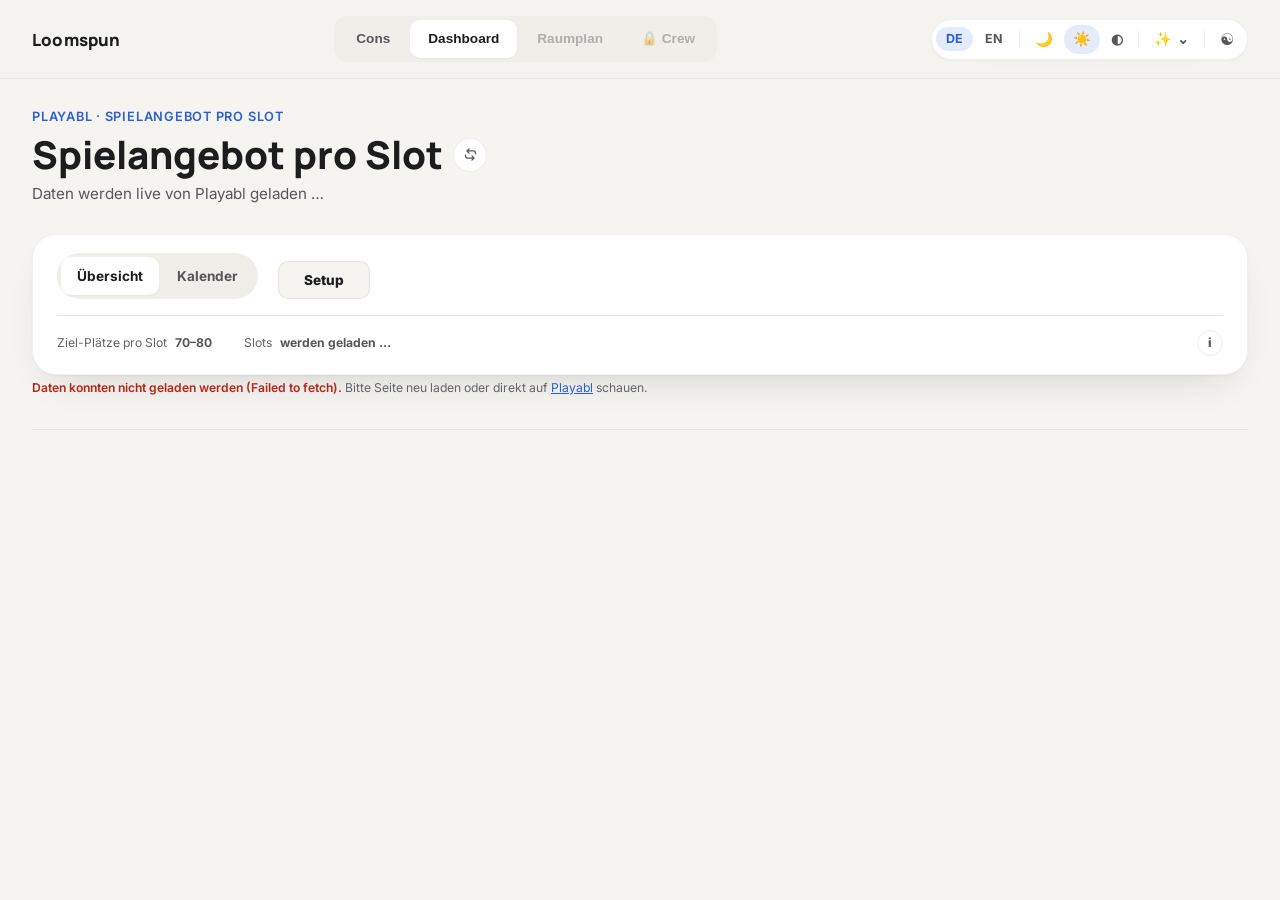
==== commit 7c646e92: "Polish Loomspun landing and navigation" ====
--- a/dashboard/index.html
+++ b/dashboard/index.html
@@ -9,14 +9,14 @@
 <link rel="preconnect" href="https://fonts.googleapis.com">
 <link href="https://fonts.googleapis.com/css2?family=Syne:wght@500;600;700&family=Instrument+Sans:wght@400;500;600;700&family=Manrope:wght@500;700;800&family=Inter:wght@400;500;600;700&family=Jost:wght@400;500;600;700&family=Paytone+One&family=Open+Sans:wght@400;600;700&family=Share+Tech+Mono&family=Orbitron:wght@700;900&family=Shippori+Mincho:wght@500;700&family=Space+Grotesk:wght@600;700&family=Nunito:wght@400;600;700&family=Bangers&family=Poppins:wght@400;600;700&family=Wire+One&display=swap" rel="stylesheet">
 <link rel="stylesheet" href="dashboard.css?v=20260818-1">
-<link rel="stylesheet" href="../loomspun-shell.css?v=20260818-1">
+<link rel="stylesheet" href="../loomspun-shell.css?v=20260818-2">
 </head>
 <body class="dashboard-page">
 <a class="skip-link" href="#main">Zum Inhalt springen</a>
 <div class="wrap">
   <header class="app-header" aria-label="Kopfzeile">
     <div class="header-inner">
-      <a class="brand" href="../index.html"><span class="brand-eyebrow" aria-hidden="true">&gt; </span>Loomspun<span class="brand-cursor" aria-hidden="true">_</span></a>
+      <a class="brand" href="../index.html">Loomspun<span class="brand-cursor" aria-hidden="true">_</span></a>
       <nav class="page-tabs slot-tabs" id="pageTabs" aria-label="Seite wählen">
         <a href="../index.html" aria-pressed="false">Cons</a>
         <a href="#" aria-pressed="true">Dashboard</a>
--- a/loomspun-shell.css
+++ b/loomspun-shell.css
@@ -40,7 +40,7 @@
 }
 .page-tabs [aria-disabled="true"] { opacity: .42; cursor: default; }
 
-@media (max-width: 1320px) {
+@media (max-width: 1080px) {
   .header-inner { grid-template-columns: 1fr; grid-template-rows: repeat(3, auto); justify-items: start; gap: 10px; }
   .header-inner .brand, .header-inner .page-tabs { justify-self: start; }
   .header-right { width: 100%; justify-self: stretch; justify-content: flex-start; flex-wrap: wrap; }
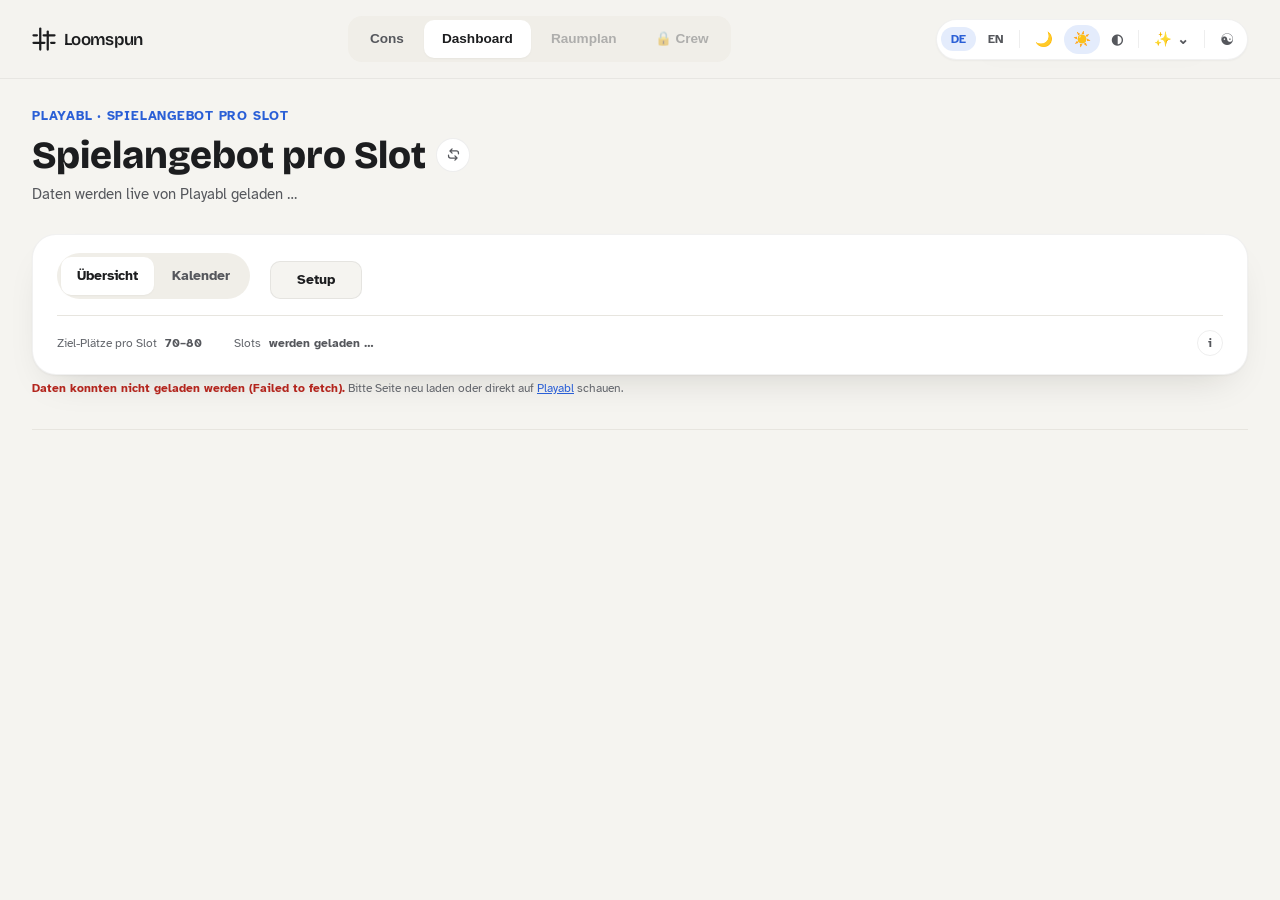
==== commit fb5e092b: "Speed up plan loading with a public cache" ====
--- a/dashboard/index.html
+++ b/dashboard/index.html
@@ -3,20 +3,20 @@
 <head>
 <meta charset="utf-8">
 <meta name="viewport" content="width=device-width, initial-scale=1">
-<link rel="icon" href="../favicon.svg?v=20260728-4" type="image/svg+xml">
+<link rel="icon" href="../favicon.svg?v=20260818-1" type="image/svg+xml">
 <title>Loomspun · Dashboard</title>
 <script src="theme-bootstrap.js?v=20260818-1"></script>
 <link rel="preconnect" href="https://fonts.googleapis.com">
-<link href="https://fonts.googleapis.com/css2?family=Syne:wght@500;600;700&family=Instrument+Sans:wght@400;500;600;700&family=Manrope:wght@500;700;800&family=Inter:wght@400;500;600;700&family=Jost:wght@400;500;600;700&family=Paytone+One&family=Open+Sans:wght@400;600;700&family=Share+Tech+Mono&family=Orbitron:wght@700;900&family=Shippori+Mincho:wght@500;700&family=Space+Grotesk:wght@600;700&family=Nunito:wght@400;600;700&family=Bangers&family=Poppins:wght@400;600;700&family=Wire+One&display=swap" rel="stylesheet">
+<link href="https://fonts.googleapis.com/css2?family=Atkinson+Hyperlegible:wght@400;700&family=Bricolage+Grotesque:opsz,wght@12..96,400;12..96,600&family=Syne:wght@500;600;700&family=Instrument+Sans:wght@400;500;600;700&family=Manrope:wght@500;700;800&family=Inter:wght@400;500;600;700&family=Jost:wght@400;500;600;700&family=Paytone+One&family=Open+Sans:wght@400;600;700&family=Share+Tech+Mono&family=Orbitron:wght@700;900&family=Shippori+Mincho:wght@500;700&family=Space+Grotesk:wght@600;700&family=Nunito:wght@400;600;700&family=Bangers&family=Poppins:wght@400;600;700&family=Wire+One&display=swap" rel="stylesheet">
 <link rel="stylesheet" href="dashboard.css?v=20260818-1">
-<link rel="stylesheet" href="../loomspun-shell.css?v=20260818-2">
+<link rel="stylesheet" href="../loomspun-shell.css?v=20260818-3">
 </head>
 <body class="dashboard-page">
 <a class="skip-link" href="#main">Zum Inhalt springen</a>
 <div class="wrap">
   <header class="app-header" aria-label="Kopfzeile">
     <div class="header-inner">
-      <a class="brand" href="../index.html">Loomspun<span class="brand-cursor" aria-hidden="true">_</span></a>
+      <a class="brand" href="../index.html"><svg class="brand-mark" viewBox="0 0 32 32" fill="none" aria-hidden="true"><g stroke="currentColor" stroke-width="3" stroke-linecap="round"><path d="M11 2V30"/><path d="M2 21H16.5"/><path d="M25.5 21H30"/><path d="M21 6V30"/><path d="M2 11H6.5"/><path d="M15.5 11H30"/></g></svg>Loomspun<span class="brand-cursor" aria-hidden="true">_</span></a>
       <nav class="page-tabs slot-tabs" id="pageTabs" aria-label="Seite wählen">
         <a href="../index.html" aria-pressed="false">Cons</a>
         <a href="#" aria-pressed="true">Dashboard</a>
--- a/loomspun-shell.css
+++ b/loomspun-shell.css
@@ -16,6 +16,8 @@
 }
 .brand {
   display: inline-flex;
+  align-items: center;
+  gap: 8px;
   justify-self: start;
   color: var(--text-primary);
   font-family: var(--font-display);
@@ -25,6 +27,8 @@
   text-decoration: none;
   white-space: nowrap;
 }
+.brand-mark { width:24px; height:24px; flex:0 0 auto; }
+:root:is([data-theme="dark"],[data-theme="light"],[data-theme="contrast"]) .brand { font-weight:600; letter-spacing:-.04em; }
 .brand-eyebrow { color: var(--accent-text); }
 .header-inner .page-tabs { justify-self: center; }
 .header-right { display: flex; align-items: center; justify-content: flex-end; gap: 10px; }
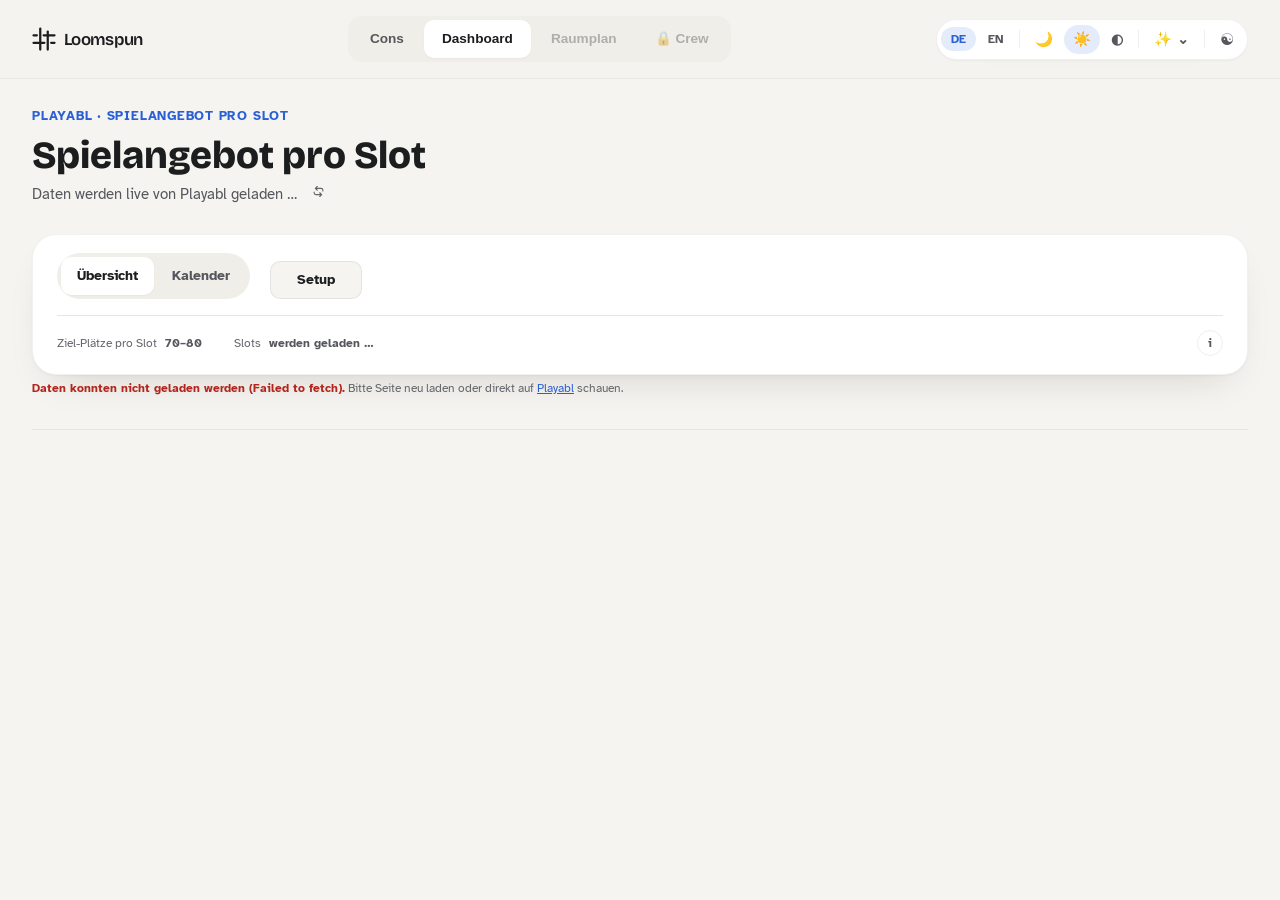
==== commit e62b0e48: "Polish unified Loomspun navigation and loading" ====
--- a/dashboard/index.html
+++ b/dashboard/index.html
@@ -8,15 +8,15 @@
 <script src="theme-bootstrap.js?v=20260818-1"></script>
 <link rel="preconnect" href="https://fonts.googleapis.com">
 <link href="https://fonts.googleapis.com/css2?family=Atkinson+Hyperlegible:wght@400;700&family=Bricolage+Grotesque:opsz,wght@12..96,400;12..96,600&family=Syne:wght@500;600;700&family=Instrument+Sans:wght@400;500;600;700&family=Manrope:wght@500;700;800&family=Inter:wght@400;500;600;700&family=Jost:wght@400;500;600;700&family=Paytone+One&family=Open+Sans:wght@400;600;700&family=Share+Tech+Mono&family=Orbitron:wght@700;900&family=Shippori+Mincho:wght@500;700&family=Space+Grotesk:wght@600;700&family=Nunito:wght@400;600;700&family=Bangers&family=Poppins:wght@400;600;700&family=Wire+One&display=swap" rel="stylesheet">
-<link rel="stylesheet" href="dashboard.css?v=20260818-1">
-<link rel="stylesheet" href="../loomspun-shell.css?v=20260818-3">
+<link rel="stylesheet" href="dashboard.css?v=20260820-1">
+<link rel="stylesheet" href="../loomspun-shell.css?v=20260820-1">
 </head>
 <body class="dashboard-page">
 <a class="skip-link" href="#main">Zum Inhalt springen</a>
 <div class="wrap">
   <header class="app-header" aria-label="Kopfzeile">
     <div class="header-inner">
-      <a class="brand" href="../index.html"><svg class="brand-mark" viewBox="0 0 32 32" fill="none" aria-hidden="true"><g stroke="currentColor" stroke-width="3" stroke-linecap="round"><path d="M11 2V30"/><path d="M2 21H16.5"/><path d="M25.5 21H30"/><path d="M21 6V30"/><path d="M2 11H6.5"/><path d="M15.5 11H30"/></g></svg>Loomspun<span class="brand-cursor" aria-hidden="true">_</span></a>
+      <a class="brand" href="../index.html" aria-label="Loomspun – Startseite"><svg class="brand-mark" viewBox="0 0 32 32" fill="none" aria-hidden="true"><g stroke="currentColor" stroke-width="3" stroke-linecap="round"><path class="brand-mark-l" d="M11 2V30"/><path class="brand-mark-l" d="M2 21H16.5"/><path d="M25.5 21H30"/><path d="M21 6V30"/><path d="M2 11H6.5"/><path d="M15.5 11H30"/></g></svg>Loomspun<span class="brand-cursor" aria-hidden="true">_</span></a>
       <nav class="page-tabs slot-tabs" id="pageTabs" aria-label="Seite wählen">
         <a href="../index.html" aria-pressed="false">Cons</a>
         <a href="#" aria-pressed="true">Dashboard</a>
@@ -42,9 +42,8 @@
       <div class="dashboard-eyebrow">Playabl · Spielangebot pro Slot<span class="brand-cursor" aria-hidden="true">_</span></div>
       <div class="dashboard-title-row">
         <h1 id="pageTitle">Spielangebot pro Slot</h1>
-        <button type="button" class="event-switch-button" id="eventSwitchOpen" title="Veranstaltung wechseln" aria-label="Veranstaltung wechseln"><svg viewBox="0 0 24 24" aria-hidden="true"><path d="m7 7 3-3m-3 3 3 3M7 7h9a3 3 0 0 1 3 3v1M17 17l-3 3m3-3-3-3m3 3H8a3 3 0 0 1-3-3v-1"/></svg></button>
-      </div>
-      <p class="sub" id="pageSub">Daten werden live von Playabl geladen …</p>
+      </div>
+      <div class="event-meta-row"><p class="sub" id="pageSub">Daten werden live von Playabl geladen …</p><button type="button" class="event-switch-button" id="eventSwitchOpen" title="Veranstaltung wechseln" aria-label="Veranstaltung wechseln"><svg viewBox="0 0 24 24" aria-hidden="true"><path d="m7 7 3-3m-3 3 3 3M7 7h9a3 3 0 0 1 3 3v1M17 17l-3 3m3-3-3-3m3 3H8a3 3 0 0 1-3-3v-1"/></svg></button></div>
       <p id="rsvpBanner" class="banner" role="status" hidden></p>
     </section>
   </header>
@@ -238,7 +237,7 @@
 <script src="config.js?v=20260818-1"></script>
 <script src="api.js?v=20260731-2"></script>
 <script src="calendar-export.js?v=20260816-1"></script>
-<script src="dashboard.js?v=20260818-1"></script>
+<script src="dashboard.js?v=20260820-1"></script>
 <script src="guided-tour.js?v=20260816-1"></script>
 </body>
 </html>
--- a/dashboard/dashboard.css
+++ b/dashboard/dashboard.css
@@ -637,7 +637,7 @@
   .cal-card:hover { border-color: var(--accent); }
   .cal-card .t { font-weight: 600; font-size: var(--fs-sm); }
   .cal-card .m { font-size: var(--fs-xs); color: var(--text-secondary); display: flex; gap: var(--sp-2); flex-wrap: wrap; align-items: center; margin-top: 2px; }
-  .calendar-location { padding-top:2px; }
+  .calendar-location { display:flex; gap:5px; padding:7px 14px 0; color:var(--text-secondary); font-size:var(--fs-xs); }
   .calendar-location-label { color:var(--text-readable-muted); font-weight:700; }
   .calendar-personal-status { margin-left:auto; color:var(--text-primary); font-weight:800; }
   .calendar-personal-status.is-confirmed { color:var(--good-text); }
@@ -935,9 +935,11 @@
   .brand-cursor { display:none; }
   .dashboard-hero h1 { font-size:2.4rem; line-height:1.15; font-weight:800; }
   .dashboard-title-row { display:flex; align-items:center; gap:10px; }
-  .event-switch-button { display:grid; place-items:center; flex:0 0 auto; width:34px; height:34px; padding:0; border:var(--border-w) solid var(--border); border-radius:var(--r-pill); background:var(--surface-1); color:var(--text-secondary); cursor:pointer; }
+  .event-meta-row { display:flex; align-items:flex-end; gap:7px; min-width:0; flex-wrap:wrap; }
+  .event-meta-row .sub { min-width:0; }
+  .event-switch-button { display:grid; place-items:center; flex:0 0 auto; width:28px; height:28px; padding:0; border:0; border-radius:var(--r-pill); background:transparent; color:var(--text-readable-muted); cursor:pointer; }
   .event-switch-button:hover, .event-switch-button:focus-visible { border-color:var(--accent); color:var(--accent-text); }
-  .event-switch-button svg { width:17px; height:17px; fill:none; stroke:currentColor; stroke-width:1.8; stroke-linecap:round; stroke-linejoin:round; }
+  .event-switch-button svg { width:15px; height:15px; fill:none; stroke:currentColor; stroke-width:1.8; stroke-linecap:round; stroke-linejoin:round; }
   .dashboard-hero .sub { max-width:none; margin:6px 0 0; font-size:.95rem; }
   .dashboard-hero .event-date, .dashboard-hero .event-source { display:block; }
   .dashboard-hero .event-source { margin-top:2px; }
@@ -1024,10 +1026,8 @@
   .calendar-bento .cal-card:hover { transform:translateX(4px); border-color:transparent; }
   .calendar-card-shell { position:relative; margin:0 0 10px; }
   .calendar-card-shell .cal-card { margin:0; }
-  .calendar-card-shell .cal-card.has-roomplan-link { padding-right:48px; }
-  .calendar-roomplan-link { position:absolute; top:10px; right:10px; display:grid; place-items:center; width:30px; height:30px; border:var(--border-w) solid var(--border); border-radius:var(--r-pill); background:var(--surface-1); color:var(--text-secondary); }
-  .calendar-roomplan-link:hover, .calendar-roomplan-link:focus-visible { border-color:var(--accent); color:var(--accent-text); }
-  .calendar-roomplan-link svg { width:16px; height:16px; fill:none; stroke:currentColor; stroke-width:1.7; stroke-linecap:round; stroke-linejoin:round; }
+  .calendar-location-link { color:var(--accent-text); text-decoration:underline; text-decoration-color:color-mix(in srgb,var(--accent) 42%,transparent); text-underline-offset:3px; cursor:pointer; }
+  .calendar-location-link:hover { text-decoration-color:var(--accent); }
   @keyframes loomspun-deep-link-pulse { 0%,100% { box-shadow:0 0 0 0 transparent; } 25%,70% { box-shadow:0 0 0 5px var(--accent-soft); } }
   .calendar-card-shell.is-deep-link-target .cal-card { border-color:var(--accent); animation:loomspun-deep-link-pulse 1.6s ease-out; }
   .cal-slot-badge { font-size:.7rem; font-weight:700; white-space:nowrap; }
@@ -1514,6 +1514,16 @@
       radial-gradient(circle at 16px 16px,rgba(176,138,53,.075) 0 9px,transparent 9.5px) 0 0/32px 32px,
       var(--surface-1);
   }
+
+  /* Display-Schrift nur für Loomspun und die große Event-H1. */
+  :root:is([data-theme="dark"],[data-theme="light"],[data-theme="contrast"]) body h2,
+  :root:is([data-theme="dark"],[data-theme="light"],[data-theme="contrast"]) body h3,
+  :root:is([data-theme="dark"],[data-theme="light"],[data-theme="contrast"]) .card h2,
+  :root:is([data-theme="dark"],[data-theme="light"],[data-theme="contrast"]) .card h3,
+  :root:is([data-theme="dark"],[data-theme="light"],[data-theme="contrast"]) .guided-tour-card h2,
+  :root:is([data-theme="dark"],[data-theme="light"],[data-theme="contrast"]) .guided-tour-teaser h2 {
+    font-family:var(--font-body);
+  }
   :root[data-theme="vienna"] .calendar-bento .cal-day {
     border-radius:72px 72px 8px 8px;
   }
--- a/loomspun-shell.css
+++ b/loomspun-shell.css
@@ -27,7 +27,11 @@
   text-decoration: none;
   white-space: nowrap;
 }
-.brand-mark { width:24px; height:24px; flex:0 0 auto; }
+.brand-mark { width:24px; height:24px; flex:0 0 auto; overflow:visible; }
+.brand-mark path { transition:stroke .22s ease, opacity .22s ease, transform .22s ease; transform-origin:center; }
+.brand:hover .brand-mark path:not(.brand-mark-l), .brand:focus-visible .brand-mark path:not(.brand-mark-l) { opacity:.38; }
+.brand:hover .brand-mark-l, .brand:focus-visible .brand-mark-l { stroke:var(--accent); transform:translateX(.35px); }
+@media (prefers-reduced-motion:reduce) { .brand-mark path { transition:none; } }
 :root:is([data-theme="dark"],[data-theme="light"],[data-theme="contrast"]) .brand { font-weight:600; letter-spacing:-.04em; }
 .brand-eyebrow { color: var(--accent-text); }
 .header-inner .page-tabs { justify-self: center; }
